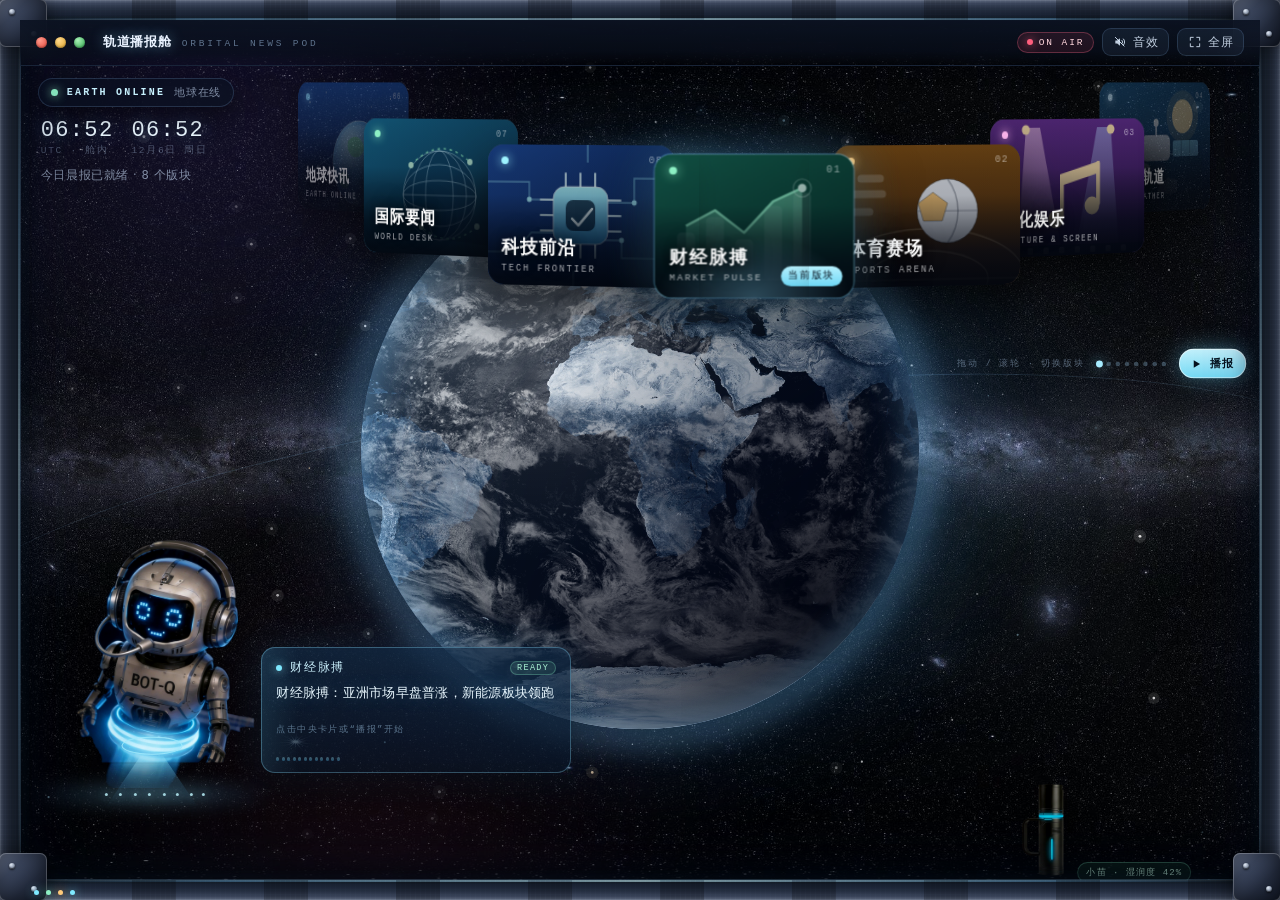
==== standalone.html @ 256782c2 "地球陆地改为灰蓝色调（去黄绿）；背景换成真实银河星空底图 + 代码星点" ====
<!DOCTYPE html>
<html lang="zh-CN">
<head>
<meta charset="UTF-8" />
<meta name="viewport" content="width=device-width, initial-scale=1, viewport-fit=cover" />
<meta name="color-scheme" content="dark" />
<meta name="referrer" content="no-referrer" />
<title>轨道播报舱 · ORBITAL NEWS POD</title>
<style>
/* =========================================================
   轨道播报舱 · ORBITAL NEWS POD
   ========================================================= */

:root{
  --bg:#03050b;
  --ink:#eaf3ff;
  --muted:rgba(196,215,240,.62);
  --faint:rgba(180,205,235,.36);
  --cyan:#7fe9ff;
  --mint:#8df0c4;
  --amber:#ffca7a;
  --line:rgba(150,200,255,.18);
  --glass:rgba(11,19,34,.62);
  --fw:clamp(18px, 2.2vh, 28px);
  --frame:0px;
  --ring-scale:1;
  /* 摆件尺寸：植株比原始尺寸小 1/6；水壶等比例缩到植株高度的 2/3 */
  --jar-scale:0.8333;
  --jar-w:calc(clamp(104px, 10.4vw, 168px) * var(--jar-scale));
  --can-w:calc(var(--jar-w) * 0.372);
  --pour-lift:60px;
  --font:"PingFang SC","Microsoft YaHei","Noto Sans SC",system-ui,-apple-system,"Segoe UI",Roboto,sans-serif;
  --mono:ui-monospace,"SF Mono","JetBrains Mono",Menlo,Consolas,"Courier New",monospace;
}

*{box-sizing:border-box;}

html,body{height:100%;}

body{
  margin:0;
  background:
    radial-gradient(140% 120% at 50% 0%, #0a1224 0%, #05070f 55%, #010205 100%);
  color:var(--ink);
  font-family:var(--font);
  overflow:hidden;
  overscroll-behavior:none;
  -webkit-font-smoothing:antialiased;
}

button{font-family:inherit;color:inherit;background:none;border:0;cursor:pointer;padding:0;}

/* ---------- 窗口本体 ---------- */
.app{
  position:fixed;
  inset:var(--frame);
  border-radius:0;
  overflow:hidden;
  isolation:isolate;
  background:#04060e;
  box-shadow:
    0 0 0 1px rgba(150,200,255,.16),
    0 24px 70px rgba(0,0,0,.75),
    0 0 120px rgba(60,120,255,.10);
}

/* ---------- 太空背景 ---------- */
.space{position:absolute;inset:0;z-index:0;overflow:hidden;}

/* 星空底图：真实银河照片，压暗后作为夜空 */
.sky{
  position:absolute;inset:0;
  background:url('./assets/sky-milkyway.jpg') center center / cover no-repeat;
  opacity:.78;
}

.starfield{
  position:absolute;inset:0;width:100%;height:100%;display:block;
}

.nebula{
  position:absolute;
  border-radius:50%;
  filter:blur(60px);
  mix-blend-mode:screen;
  pointer-events:none;
  opacity:.45;
}
.nebula--a{
  left:-14%;top:-22%;width:60%;height:70%;
  background:radial-gradient(circle at 50% 50%, rgba(112,86,255,.34), rgba(72,60,190,.10) 55%, transparent 72%);
  animation:drift-a 42s ease-in-out infinite;
}
.nebula--b{
  right:8%;top:26%;width:52%;height:52%;
  background:radial-gradient(circle at 50% 50%, rgba(40,170,255,.26), rgba(20,110,200,.08) 55%, transparent 74%);
  animation:drift-b 55s ease-in-out infinite;
}
.nebula--c{
  left:6%;bottom:-18%;width:48%;height:56%;
  background:radial-gradient(circle at 50% 50%, rgba(255,90,170,.20), rgba(150,40,140,.07) 55%, transparent 74%);
  animation:drift-a 64s ease-in-out infinite reverse;
}

@keyframes drift-a{
  0%,100%{transform:translate3d(0,0,0) scale(1);}
  50%{transform:translate3d(4%,3%,0) scale(1.12);}
}
@keyframes drift-b{
  0%,100%{transform:translate3d(0,0,0) scale(1.05);}
  50%{transform:translate3d(-5%,-4%,0) scale(.92);}
}

.orbit-line{
  position:absolute;
  left:-6%;top:44%;width:112%;height:34%;
  border-radius:50%;
  border-top:1px solid rgba(150,205,255,.16);
  transform:rotate(-7deg);
  pointer-events:none;
}
.orbit-sat{
  position:absolute;left:0;top:-3px;width:6px;height:6px;border-radius:50%;
  background:#dff8ff;
  box-shadow:0 0 10px rgba(160,230,255,.9), 0 0 24px rgba(120,200,255,.55);
  animation:sat-move 46s linear infinite;
}
.orbit-sat::after{
  content:"";position:absolute;left:-9px;top:2px;width:9px;height:1px;
  background:linear-gradient(90deg,transparent,rgba(180,230,255,.7));
}
@keyframes sat-move{
  0%{left:2%;opacity:0;}
  8%{opacity:.9;}
  92%{opacity:.9;}
  100%{left:98%;opacity:0;}
}

/* ---------- 地球：NASA 卫星贴图 + 横向滚动模拟自转 ----------
   整个球体完整显示、屏幕正中间（类似 Google Earth 的全球视角）。
   贴图横向 2×球宽（360° 经度）、纵向 1×球高（南北纬 90°~-90°），
   background-position-x: -28.6% 让初始正对约东经 13°（非洲/大西洋）。 */
.earth{
  --globe:clamp(320px, 62vh, 760px);
  position:absolute;
  left:calc(50% - var(--globe) / 2);
  top:calc(50% - var(--globe) / 2);
  width:var(--globe);height:var(--globe);
  z-index:1;pointer-events:none;
}
.earth__ball{
  position:absolute;inset:0;border-radius:50%;overflow:hidden;
  background:#061024;
}
.earth__tex,.earth__cloud{
  position:absolute;left:0;top:0;width:400%;height:100%;
  background-repeat:repeat-x;
  background-size:50% 100%;
  background-position:0% 0%;
  will-change:transform;
  animation:earthSlide 110s linear infinite;
}
.earth__tex{
  background-image:url('./assets/earth-map.jpg');
  background-position-x:-28.6%;
}
.earth__cloud{
  background-image:url('./assets/earth-clouds.png');
  background-position-x:-18%;
  opacity:.85;
  animation-duration:88s;
}
/* 一次滚动恰好等于一张贴图宽度，无缝循环 */
@keyframes earthSlide{
  from{transform:translate3d(0,0,0);}
  to{transform:translate3d(-50%,0,0);}
}
.earth__shade{
  position:absolute;inset:0;border-radius:50%;
  background:
    /* 受光面：光来自左上方 */
    radial-gradient(80% 80% at 30% 24%, rgba(255,255,255,.26), rgba(255,255,255,.06) 34%, transparent 58%),
    /* 背光面：右下入夜 */
    radial-gradient(115% 115% at 88% 86%, rgba(0,3,14,.86), rgba(0,4,18,.42) 38%, transparent 68%),
    /* 大气蓝雾：集中在球体边缘，模拟真实拍摄的散射 */
    radial-gradient(circle at 50% 50%, transparent 56%, rgba(110,180,255,.16) 72%, rgba(130,195,255,.36) 84%, rgba(90,150,255,.16) 92%, transparent 100%);
  box-shadow:
    inset -10vh -8vh 20vh -8vh rgba(0,2,10,.5),
    inset 7vh 7vh 16vh -8vh rgba(170,225,255,.22),
    0 0 14vh rgba(60,150,255,.24);
}
.earth__atmo{
  position:absolute;inset:-3%;border-radius:50%;
  background:radial-gradient(circle, transparent 62%, rgba(130,205,255,.40) 71%, rgba(90,170,255,.14) 78%, transparent 88%);
  filter:blur(14px);
}

/* ---------- 机械科技风边框 ---------- */
.frame{position:absolute;inset:0;z-index:88;pointer-events:none;}

.frame__bar{
  position:absolute;display:block;
  box-shadow:
    inset 0 0 0 1px rgba(255,255,255,.07),
    0 0 26px rgba(0,0,0,.55);
}
/* 拉丝金属 + 分段拼板 */
.frame__bar::after{
  content:"";position:absolute;inset:0;
  background:
    repeating-linear-gradient(90deg, rgba(255,255,255,.055) 0 1px, transparent 1px 5px),
    repeating-linear-gradient(0deg, rgba(255,255,255,.055) 0 1px, transparent 1px 5px),
    repeating-linear-gradient(90deg, rgba(0,0,0,.42) 0 44px, transparent 44px 132px);
  opacity:.55;mix-blend-mode:overlay;
}
.frame__bar--t,.frame__bar--b{left:0;right:0;height:var(--fw);}
.frame__bar--t{top:0;
  background:linear-gradient(180deg,#5d687e 0%,#3a4459 18%,#232b3d 46%,#161c2a 74%,#0b1018 100%);}
.frame__bar--b{bottom:0;
  background:linear-gradient(0deg,#5d687e 0%,#3a4459 18%,#232b3d 46%,#161c2a 74%,#0b1018 100%);}
.frame__bar--l,.frame__bar--r{top:0;bottom:0;width:var(--fw);}
.frame__bar--l{left:0;
  background:linear-gradient(90deg,#566178 0%,#333d52 20%,#1e2534 54%,#101620 100%);}
.frame__bar--r{right:0;
  background:linear-gradient(270deg,#566178 0%,#333d52 20%,#1e2534 54%,#101620 100%);}

/* 内沿冷光 */
.frame__bar--t::before,.frame__bar--b::before{
  content:"";position:absolute;left:0;right:0;height:2px;
  background:linear-gradient(90deg,transparent,rgba(120,200,255,.35) 18%,rgba(200,245,255,.55) 50%,rgba(120,200,255,.35) 82%,transparent);
  box-shadow:0 0 14px rgba(110,200,255,.4);
}
.frame__bar--t::before{bottom:0;}
.frame__bar--b::before{top:0;}
.frame__bar--l::before,.frame__bar--r::before{
  content:"";position:absolute;top:0;bottom:0;width:2px;
  background:linear-gradient(180deg,transparent,rgba(120,200,255,.30) 25%,rgba(200,245,255,.45) 50%,rgba(120,200,255,.30) 75%,transparent);
  box-shadow:0 0 14px rgba(110,200,255,.35);
}
.frame__bar--l::before{right:0;}
.frame__bar--r::before{left:0;}

.frame__inner{
  position:absolute;inset:var(--fw);border-radius:3px;
  box-shadow:
    inset 0 0 0 1px rgba(150,210,255,.18),
    inset 0 0 30px rgba(0,0,0,.6),
    inset 0 0 70px rgba(20,60,140,.16),
    inset 0 -8vh 18vh -8vh rgba(0,0,0,.5);
}

.frame__corner{
  position:absolute;width:calc(var(--fw) * 2.4);height:calc(var(--fw) * 2.4);
  border-radius:7px;
  background:linear-gradient(135deg,#6e7a94 0%,#3e4961 30%,#232b3d 64%,#121826 100%);
  box-shadow:
    inset 0 0 0 1px rgba(255,255,255,.22),
    inset 0 0 20px rgba(0,0,0,.5),
    0 0 24px rgba(0,0,0,.6);
}
.frame__corner i{
  position:absolute;width:6px;height:6px;border-radius:50%;
  background:radial-gradient(circle at 34% 28%,#e2eaf5,#8d99ad 55%,#39414f 100%);
  box-shadow:inset 0 -1px 1px rgba(0,0,0,.55), 0 1px 2px rgba(0,0,0,.6);
}
.frame__corner i:nth-child(1){left:20%;top:20%;}
.frame__corner i:nth-child(2){right:20%;bottom:20%;}
.frame__corner--tl{left:-1px;top:-1px;}
.frame__corner--tr{right:-1px;top:-1px;}
.frame__corner--bl{left:-1px;bottom:-1px;}
.frame__corner--br{right:-1px;bottom:-1px;}

.frame__leds{
  position:absolute;left:calc(var(--fw) + 14px);bottom:calc(var(--fw) * .26);
  display:flex;gap:7px;
}
.frame__leds i{
  width:5px;height:5px;border-radius:50%;background:#7fe9ff;
  box-shadow:0 0 10px rgba(127,233,255,.9);
  animation:ledpulse 2.6s ease-in-out infinite;
}
.frame__leds i:nth-child(2){background:#8df0c4;box-shadow:0 0 10px rgba(141,240,196,.9);animation-delay:.35s;}
.frame__leds i:nth-child(3){background:#ffca7a;box-shadow:0 0 10px rgba(255,202,122,.9);animation-delay:.7s;}
.frame__leds i:nth-child(4){animation-delay:1.05s;}
@keyframes ledpulse{0%,100%{opacity:.32;transform:scale(.8);}50%{opacity:1;transform:scale(1);}}

.titlebar{
  position:absolute;left:var(--fw);right:var(--fw);top:var(--fw);height:46px;z-index:90;
  display:flex;align-items:center;gap:14px;
  padding:0 16px;
  background:linear-gradient(180deg, rgba(12,19,34,.92), rgba(9,15,28,.68) 70%, rgba(9,15,28,0));
  backdrop-filter:blur(14px);
  -webkit-backdrop-filter:blur(14px);
  border-bottom:1px solid rgba(140,195,255,.10);
}

.lights{display:flex;gap:8px;align-items:center;padding-right:4px;}
.light{width:11px;height:11px;border-radius:50%;display:block;box-shadow:inset 0 -1px 2px rgba(0,0,0,.35);}
.light--r{background:radial-gradient(circle at 35% 30%,#ff9a8c,#e5483c);}
.light--y{background:radial-gradient(circle at 35% 30%,#ffd98c,#e0a52c);}
.light--g{background:radial-gradient(circle at 35% 30%,#a8f0b6,#31a94d);}

.titlebar__title{display:flex;align-items:baseline;gap:10px;min-width:0;}
.titlebar__name{
  font-size:13px;font-weight:600;letter-spacing:.06em;
  text-shadow:0 0 14px rgba(130,215,255,.45);
}
.titlebar__sub{
  font-family:var(--mono);font-size:9.5px;letter-spacing:.30em;
  color:rgba(170,205,240,.52);white-space:nowrap;
}

.titlebar__tools{margin-left:auto;display:flex;align-items:center;gap:8px;}
.live-pill{
  display:inline-flex;align-items:center;gap:6px;
  font-family:var(--mono);font-size:9.5px;letter-spacing:.20em;
  padding:5px 10px;border-radius:999px;
  color:#ffd7dd;
  background:rgba(255,70,110,.10);
  box-shadow:inset 0 0 0 1px rgba(255,110,140,.30);
}
.live-dot{
  width:6px;height:6px;border-radius:50%;background:#ff5f7e;
  box-shadow:0 0 10px rgba(255,95,126,.9);
  animation:pulse 1.8s ease-in-out infinite;
}
@keyframes pulse{0%,100%{opacity:1;transform:scale(1);}50%{opacity:.35;transform:scale(.78);}}

.tool{
  display:inline-flex;align-items:center;gap:6px;
  height:28px;padding:0 11px;border-radius:9px;
  font-size:11.5px;letter-spacing:.04em;
  color:rgba(222,238,255,.86);
  background:rgba(140,195,255,.07);
  box-shadow:inset 0 0 0 1px rgba(150,200,255,.16);
  transition:background .18s ease, box-shadow .18s ease, transform .18s ease;
}
.tool svg{width:14px;height:14px;fill:none;stroke:currentColor;stroke-width:1.7;stroke-linecap:round;stroke-linejoin:round;}
.tool svg .solid{fill:currentColor;stroke:none;}
.tool:hover{background:rgba(150,205,255,.16);box-shadow:inset 0 0 0 1px rgba(170,220,255,.34);}
.tool:active{transform:translateY(1px);}
.tool .slash{opacity:1;}
.tool[aria-pressed="true"]{color:#0a1526;background:linear-gradient(180deg,#a9f0ff,#63d3f5);box-shadow:0 0 20px rgba(120,220,255,.35);}
.tool[aria-pressed="true"] .slash{opacity:0;}

/* ---------- 左上 HUD ---------- */
.hud{
  position:absolute;left:calc(var(--fw) + 18px);top:calc(var(--fw) + 58px);z-index:60;
  display:flex;flex-direction:column;gap:11px;align-items:flex-start;
}
.hud__badge{
  display:inline-flex;align-items:center;gap:9px;
  padding:7px 13px;border-radius:999px;
  background:var(--glass);
  box-shadow:inset 0 0 0 1px rgba(150,200,255,.18), 0 8px 24px rgba(0,0,0,.4);
  backdrop-filter:blur(10px);
  -webkit-backdrop-filter:blur(10px);
}
.hud__badge b{font-family:var(--mono);font-size:10px;letter-spacing:.22em;color:#c8f2ff;}
.hud__badge span{font-size:11px;color:var(--muted);letter-spacing:.06em;}
.hud__pulse{
  width:7px;height:7px;border-radius:50%;background:var(--mint);
  box-shadow:0 0 10px rgba(141,240,196,.9);
  animation:pulse 2.4s ease-in-out infinite;
}
.hud__clocks{display:flex;gap:18px;padding-left:3px;}
.hud__clock{display:flex;flex-direction:column;gap:1px;}
.hud__clock span{
  font-family:var(--mono);font-size:22px;letter-spacing:.06em;
  color:#eaf7ff;text-shadow:0 0 18px rgba(120,205,255,.45);
}
.hud__clock small{font-size:9.5px;letter-spacing:.18em;color:var(--faint);font-family:var(--mono);}
.hud__note{
  font-size:11.5px;color:var(--muted);letter-spacing:.05em;
  padding-left:3px;
}

/* ---------- 右上 圆环 ---------- */
.ring{
  position:absolute;top:calc(var(--fw) + 62px);right:calc(var(--fw) + 12px);z-index:40;
  width:min(1180px, 82vw);
  height:318px;
  outline:none;
  touch-action:none;
  -webkit-user-select:none;user-select:none;
  transform:scale(var(--ring-scale));
  transform-origin:100% 0;
}
.ring__stage{
  position:absolute;inset:0;
  perspective:2600px;
  perspective-origin:50% 0%;
  transform-style:preserve-3d;
}

.card{
  position:absolute;left:50%;top:0;
  width:178px;height:128px;
  margin:-64px 0 0 -89px;
  border-radius:15px;
  overflow:hidden;
  background:#0a1220;
  box-shadow:
    inset 0 0 0 1px rgba(255,255,255,.15),
    0 20px 44px rgba(0,0,0,.55);
  cursor:pointer;
  will-change:transform,opacity;
  transition:box-shadow .3s ease;
  -webkit-user-select:none;user-select:none;
}
.card__bg,.card__bg svg{position:absolute;inset:0;width:100%;height:100%;display:block;}

/* 版块图片：加载成功后淡入，失败则露出底层矢量插画 */
.card__photo{
  position:absolute;inset:0;width:100%;height:100%;display:block;
  object-fit:cover;object-position:center;
  opacity:0;transform:scale(1.06);
  transition:opacity .7s ease, transform 1.2s cubic-bezier(.2,.8,.3,1);
  will-change:opacity,transform;
}
.card__photo.is-ready{opacity:1;transform:scale(1);}
.card.is-active .card__photo.is-ready{animation:kenburns 24s ease-in-out infinite alternate;}
@keyframes kenburns{from{transform:scale(1.02);}to{transform:scale(1.14);}}
.card__tint{
  position:absolute;inset:0;opacity:.16;mix-blend-mode:soft-light;pointer-events:none;
}
.card__shade{
  position:absolute;inset:0;
  background:linear-gradient(180deg,
    rgba(4,9,20,.26) 0%, rgba(4,9,20,.32) 36%,
    rgba(3,8,18,.82) 76%, rgba(2,6,14,.96) 100%);
}
.card__glow{
  position:absolute;inset:0;opacity:0;
  background:radial-gradient(70% 60% at 50% 100%, rgba(140,220,255,.30), transparent 70%);
  transition:opacity .35s ease;
}
.card__text{position:absolute;left:13px;right:12px;bottom:10px;}
.card__text h3{
  margin:0;font-size:16.5px;font-weight:600;letter-spacing:.06em;color:#fff;
  text-shadow:0 2px 12px rgba(0,0,0,.75), 0 0 22px rgba(0,0,0,.5);
}
.card__text p{
  margin:3px 0 0;font-family:var(--mono);font-size:8.5px;letter-spacing:.22em;
  color:rgba(255,255,255,.66);
}
.card__idx{
  position:absolute;right:11px;top:9px;
  font-family:var(--mono);font-size:9px;letter-spacing:.14em;
  color:rgba(255,255,255,.55);
}
.card__dot{
  position:absolute;left:13px;top:11px;width:7px;height:7px;border-radius:50%;
  box-shadow:0 0 10px currentColor;
}
.card.is-active{
  box-shadow:
    inset 0 0 0 1.5px rgba(190,240,255,.75),
    0 0 0 1px rgba(120,210,255,.35),
    0 26px 60px rgba(0,0,0,.6),
    0 0 46px rgba(110,205,255,.35);
}
.card.is-active .card__glow{opacity:1;}
.card.is-active .card__tag{opacity:1;transform:translateY(0);}
.card__tag{
  position:absolute;right:10px;bottom:10px;
  font-family:var(--mono);font-size:8.5px;letter-spacing:.16em;
  padding:3px 7px;border-radius:999px;color:#08131f;
  background:linear-gradient(180deg,#b7f2ff,#6fd8f6);
  opacity:0;transform:translateY(4px);
  transition:opacity .3s ease, transform .3s ease;
}
.card.is-active .card__text{bottom:12px;}

.ring__foot{
  position:absolute;right:2px;bottom:-4px;
  display:flex;align-items:center;gap:14px;
}
.ring__hint{
  font-family:var(--mono);font-size:9.5px;letter-spacing:.18em;
  color:rgba(180,210,240,.42);
}
.ring__dots{display:flex;gap:5px;align-items:center;}
.ring__dots i{
  width:5px;height:5px;border-radius:50%;background:rgba(160,205,240,.30);
  transition:background .25s ease, transform .25s ease, box-shadow .25s ease;
}
.ring__dots i.on{background:#a7ecff;transform:scale(1.5);box-shadow:0 0 10px rgba(140,225,255,.85);}
.ring__play{
  display:inline-flex;align-items:center;gap:7px;
  height:32px;padding:0 14px 0 11px;border-radius:999px;
  font-size:12px;letter-spacing:.08em;color:#06131f;font-weight:600;
  background:linear-gradient(180deg,#c6f4ff,#74dcf7);
  box-shadow:0 0 24px rgba(110,215,255,.45), inset 0 0 0 1px rgba(255,255,255,.6);
  transition:transform .18s ease, box-shadow .18s ease;
}
.ring__play svg{width:15px;height:15px;fill:currentColor;}
.ring__play:hover{transform:translateY(-1px);box-shadow:0 0 34px rgba(120,225,255,.6), inset 0 0 0 1px rgba(255,255,255,.7);}
.ring__play:active{transform:translateY(1px);}

/* ---------- 机器人（本地图片 + 脚部浮空装置） ---------- */
.robot{
  position:absolute;
  left:calc(var(--fw) + clamp(10px, 4.4vw, 100px));
  bottom:calc(var(--fw) + 92px);
  width:clamp(150px, 14vw, 214px);
  z-index:46;
}

/* 整体上下浮动 */
.robot__float{animation:bob 6.5s ease-in-out infinite;}
@keyframes bob{
  0%,100%{transform:translateY(0) rotate(-.5deg);}
  50%{transform:translateY(-14px) rotate(.6deg);}
}

/* 机器人本体：透明背景 PNG，无需再遮罩 */
.bot{position:relative;margin:0;aspect-ratio:1251 / 1741;}

.bot__photo{
  position:absolute;inset:0;width:100%;height:100%;display:block;
  object-fit:contain;
  filter:drop-shadow(0 26px 32px rgba(0,0,0,.5)) saturate(1.05) contrast(1.02);
}

/* 脚部浮空装置：光晕呼吸 */
.bot__halo{
  position:absolute;left:42.3%;top:83%;width:46%;height:11%;
  transform:translate(-50%,-50%);
  background:radial-gradient(ellipse at 50% 50%,
    rgba(198,246,255,.9), rgba(96,205,255,.5) 42%, rgba(60,150,255,0) 72%);
  filter:blur(7px);
  mix-blend-mode:screen;
  animation:halo 2.6s ease-in-out infinite;
}
@keyframes halo{
  0%,100%{opacity:.6;transform:translate(-50%,-50%) scale(.94);}
  50%{opacity:1;transform:translate(-50%,-50%) scale(1.08);}
}

/* 脚部浮空装置：向下扩散的气环 */
.bot__ripple{
  position:absolute;left:42.3%;top:83%;width:34%;height:7.5%;
  border-radius:50%;
  border:1.5px solid rgba(160,235,255,.7);
  box-shadow:0 0 18px rgba(120,220,255,.55), inset 0 0 14px rgba(120,220,255,.32);
  transform:translate(-50%,-50%);
  animation:ripple 3.6s ease-out infinite;
  pointer-events:none;
}
.bot__ripple--2{animation-delay:1.8s;}
@keyframes ripple{
  0%{opacity:0;transform:translate(-50%,-50%) scale(.55);}
  16%{opacity:.85;}
  100%{opacity:0;transform:translate(-50%,-58%) scale(1.75);}
}

/* 向下喷出的光柱 */
.bot__beam{
  position:absolute;left:42.3%;top:87%;width:70%;height:20%;
  transform:translateX(-50%);
  background:linear-gradient(180deg,
    rgba(160,235,255,.45), rgba(90,190,255,.16) 48%, rgba(70,150,255,0) 100%);
  clip-path:polygon(41% 0, 59% 0, 86% 100%, 14% 100%);
  filter:blur(6px);
  mix-blend-mode:screen;
  animation:beam 3s ease-in-out infinite;
}
@keyframes beam{0%,100%{opacity:.55;}50%{opacity:1;}}

/* 装置周围上浮的微粒 */
.bot__sparks{position:absolute;left:42.3%;top:79%;width:66%;height:24%;transform:translateX(-50%);pointer-events:none;}
.bot__sparks i{
  position:absolute;bottom:0;width:3px;height:3px;border-radius:50%;
  background:rgba(190,245,255,.9);
  box-shadow:0 0 8px rgba(150,230,255,.9);
  animation:spark 4s ease-in-out infinite;
}
.bot__sparks i:nth-child(1){left:10%;animation-delay:0s;}
.bot__sparks i:nth-child(2){left:22%;animation-delay:.6s;}
.bot__sparks i:nth-child(3){left:35%;animation-delay:1.3s;}
.bot__sparks i:nth-child(4){left:47%;animation-delay:.3s;}
.bot__sparks i:nth-child(5){left:59%;animation-delay:1.7s;}
.bot__sparks i:nth-child(6){left:70%;animation-delay:.9s;}
.bot__sparks i:nth-child(7){left:82%;animation-delay:2.1s;}
.bot__sparks i:nth-child(8){left:92%;animation-delay:1.5s;}
@keyframes spark{
  0%{transform:translateY(0) scale(.5);opacity:0;}
  22%{opacity:1;}
  100%{transform:translateY(-72px) scale(1);opacity:0;}
}

/* 装置打在桌面上的光斑 */
.bot__pool{
  position:absolute;left:42.3%;bottom:-7%;width:130%;height:9%;
  transform:translateX(-50%);
  background:radial-gradient(ellipse at 50% 50%,
    rgba(160,238,255,.42), rgba(90,180,255,.14) 55%, transparent 78%);
  filter:blur(9px);
  animation:poolpulse 3.6s ease-in-out infinite;
}
@keyframes poolpulse{
  0%,100%{opacity:.45;transform:translateX(-50%) scaleX(.9);}
  50%{opacity:.88;transform:translateX(-50%) scaleX(1.06);}
}

.robot:hover .bot__halo{animation-duration:1.8s;}
.robot:hover .bot__pool{animation-duration:2s;}

/* 播报时浮空装置加速、整体更亮 */
.robot.is-speaking .bot__halo{animation-duration:1.25s;}
.robot.is-speaking .bot__beam{animation-duration:1.4s;}
.robot.is-speaking .bot__pool{animation-duration:1.8s;}
.robot.is-speaking .bot__photo{
  filter:drop-shadow(0 24px 30px rgba(0,0,0,.55)) saturate(1.12) contrast(1.04) brightness(1.06);
}

/* 全息播报面板 */
.holo{
  position:absolute;left:calc(100% + 6px);bottom:6%;
  width:min(310px, 42vw);
  pointer-events:none;
  padding:13px 15px 12px;
  border-radius:14px;
  background:linear-gradient(180deg, rgba(18,44,72,.72), rgba(9,22,40,.66));
  box-shadow:
    inset 0 0 0 1px rgba(140,225,255,.32),
    0 18px 46px rgba(0,0,0,.5),
    0 0 40px rgba(70,170,255,.16);
  backdrop-filter:blur(12px);
  -webkit-backdrop-filter:blur(12px);
  overflow:hidden;
  transition:transform .35s ease, box-shadow .35s ease;
}
.holo::before{
  content:"";position:absolute;left:0;top:0;bottom:0;width:38px;
  background:linear-gradient(90deg, rgba(120,220,255,.10), transparent);
  pointer-events:none;
}
.robot.is-speaking .holo{
  box-shadow:
    inset 0 0 0 1px rgba(160,235,255,.55),
    0 18px 46px rgba(0,0,0,.5),
    0 0 56px rgba(80,190,255,.30);
  transform:translateY(-3px);
}
.holo__head{display:flex;align-items:center;gap:8px;margin-bottom:7px;}
.holo__dot{width:6px;height:6px;border-radius:50%;background:var(--cyan);box-shadow:0 0 10px rgba(140,235,255,.9);}
.holo__cat{font-size:11.5px;letter-spacing:.14em;color:#cdf3ff;}
.holo__tag{
  margin-left:auto;font-family:var(--mono);font-size:8.5px;letter-spacing:.16em;
  padding:2px 7px;border-radius:999px;color:#a9f0d3;
  background:rgba(141,240,196,.10);box-shadow:inset 0 0 0 1px rgba(141,240,196,.28);
}
.holo__line{
  margin:0;font-size:13px;line-height:1.62;letter-spacing:.02em;
  color:#eaf8ff;min-height:2.6em;
  text-shadow:0 0 18px rgba(120,205,255,.28);
}
.holo__line .cursor{
  display:inline-block;width:7px;height:13px;margin-left:2px;
  background:var(--cyan);vertical-align:-2px;
  animation:pulse .7s steps(2) infinite;
}
.holo__meta{
  margin-top:7px;font-family:var(--mono);font-size:9px;letter-spacing:.16em;
  color:rgba(170,210,240,.5);
}
.holo__wave{display:flex;align-items:flex-end;gap:2.5px;height:16px;margin-top:9px;opacity:.35;}
.holo__wave i{
  width:3px;height:4px;border-radius:2px;background:linear-gradient(180deg,#a9f0ff,#4fb6e8);
  transition:height .2s ease;
}
.robot.is-speaking .holo__wave{opacity:.95;}
.robot.is-speaking .holo__wave i{animation:wave .7s ease-in-out infinite;}
.robot.is-speaking .holo__wave i:nth-child(2n){animation-duration:.58s;}
.robot.is-speaking .holo__wave i:nth-child(3n){animation-duration:.86s;}
.robot.is-speaking .holo__wave i:nth-child(4n){animation-duration:.46s;}
@keyframes wave{0%,100%{height:4px;}50%{height:16px;}}
.holo__scan{
  position:absolute;left:0;right:0;height:34px;top:-40px;
  background:linear-gradient(180deg, transparent, rgba(140,230,255,.16), transparent);
  animation:holoscan 4.4s linear infinite;
}
@keyframes holoscan{0%{top:-40px;}100%{top:110%;}}

/* ---------- 边框底边右侧：浇水壶 + 玻璃罐 ---------- */
.shelf{
  position:absolute;
  right:calc(var(--fw) + clamp(18px, 5.5vw, 110px));
  bottom:calc(var(--fw) + 4px);
  display:flex;align-items:flex-end;
  gap:clamp(6px, 1.2vw, 20px);
  z-index:47;
}

/* assets 里有图就显示图片，没有就显示内置矢量图 */
.prop__photo{
  display:none;width:100%;height:auto;
  filter:drop-shadow(0 12px 16px rgba(0,0,0,.6));
}
.can.has-photo .prop__photo,.jar.has-photo .prop__photo{display:block;}
.can.has-photo .can__art,.jar.has-photo .jar__art{display:none;}

.can{
  position:relative;
  width:var(--can-w);
  transform-origin:78% 92%;
  transition:transform .35s cubic-bezier(.2,.8,.3,1.2), filter .3s ease;
  filter:drop-shadow(0 18px 20px rgba(0,0,0,.5));
}
.can:hover{transform:translateY(-5px) rotate(3deg);}
.can.is-pouring{animation:pour 1.4s ease-in-out;}
@keyframes pour{
  0%{transform:translate(0,0) rotate(0deg);}
  18%{transform:translate(6px, calc(-1 * var(--pour-lift, 60px))) rotate(18deg);}
  62%{transform:translate(6px, calc(-1 * var(--pour-lift, 60px))) rotate(18deg);}
  84%{transform:translate(2px, calc(-0.42 * var(--pour-lift, 60px))) rotate(8deg);}
  100%{transform:translate(0,0) rotate(0deg);}
}
.can__art{width:100%;height:auto;display:block;}

.jar{
  position:relative;
  width:var(--jar-w);
  filter:drop-shadow(0 22px 26px rgba(0,0,0,.55));
}
.jar__art{width:100%;height:auto;display:block;}
.jar__tag{
  position:absolute;left:50%;bottom:-9px;transform:translateX(-50%);
  white-space:nowrap;
  font-family:var(--mono);font-size:9px;letter-spacing:.12em;
  padding:4px 9px;border-radius:999px;
  color:#bff0d8;background:rgba(12,32,26,.72);
  box-shadow:inset 0 0 0 1px rgba(141,240,196,.28);
  opacity:0;transition:opacity .3s ease, transform .3s ease;
}
.jar:hover .jar__tag,.jar.show-tag .jar__tag{opacity:1;transform:translateX(-50%) translateY(-2px);}

.jr-plant{transition:transform .8s cubic-bezier(.2,.8,.3,1.1);transform-origin:100px 214px;}
.jr-leaf-new{opacity:.25;transform-origin:100px 158px;transition:opacity .8s ease, transform .8s cubic-bezier(.2,.8,.3,1.2);}
.jar__art[data-stage="1"] .jr-leaf-new{opacity:.7;transform:scale(.85);}
.jar__art[data-stage="2"] .jr-leaf-new{opacity:1;transform:scale(1.05);}
.jar__art[data-stage="3"] .jr-leaf-new{opacity:1;transform:scale(1.25) translateY(-4px);}
.jar__art[data-stage="1"] .jr-plant{transform:scale(1.02);}
.jar__art[data-stage="2"] .jr-plant{transform:scale(1.05);}
.jar__art[data-stage="3"] .jr-plant{transform:scale(1.09);}
.jr-water{transition:y .5s ease, height .5s ease, opacity .5s ease;}
.jr-sparkles{transition:opacity .4s ease;}
.jar.is-watering .jr-sparkles{opacity:1;animation:sparklepop 1.2s ease-out;}
@keyframes sparklepop{0%{opacity:0;transform:translateY(6px) scale(.7);}35%{opacity:1;}100%{opacity:0;transform:translateY(-10px) scale(1.15);}}

/* 水滴层 */
.water-layer{position:absolute;inset:0;z-index:70;pointer-events:none;overflow:hidden;}
.drop{
  position:absolute;border-radius:50% 50% 60% 60%;
  background:linear-gradient(180deg, rgba(210,245,255,.95), rgba(110,200,240,.7));
  box-shadow:0 0 8px rgba(150,225,255,.7);
}
.splash{
  position:absolute;width:6px;height:6px;border-radius:50%;
  border:1px solid rgba(170,235,255,.8);
  animation:splashout .65s ease-out forwards;
}
@keyframes splashout{to{transform:scale(3.4);opacity:0;}}

/* ---------- 提示条 ---------- */
.toast{
  position:absolute;left:50%;bottom:calc(var(--fw) + 118px);
  transform:translate(-50%, 12px);
  z-index:75;pointer-events:none;
  padding:9px 16px;border-radius:999px;
  font-size:12px;letter-spacing:.05em;color:#dff4ff;
  background:rgba(10,20,36,.78);
  box-shadow:inset 0 0 0 1px rgba(150,205,255,.22), 0 14px 34px rgba(0,0,0,.5);
  backdrop-filter:blur(10px);
  opacity:0;transition:opacity .35s ease, transform .35s ease;
}
.toast.show{opacity:1;transform:translate(-50%,0);}

/* ---------- 自适应 ---------- */
@media (max-width:1500px){
  :root{--ring-scale:.92;}
  .ring{width:min(1120px, 84vw);}
}
@media (max-width:1180px){
  :root{--ring-scale:.80;}
  .ring{width:96vw;right:2vw;}
  .holo{width:min(260px,38vw);}
}
@media (max-width:900px){
  :root{--ring-scale:.66;}
  .ring{top:calc(var(--fw) + 52px);width:104vw;right:-4vw;}
  .hud{left:16px;top:calc(var(--fw) + 52px);gap:8px;}
  .hud__clock span{font-size:18px;}
  .robot{width:clamp(120px,22vw,170px);left:4vw;bottom:calc(var(--fw) + 50px);}
  .holo{width:min(232px,52vw);left:auto;right:96%;bottom:100%;}
  .titlebar__sub{display:none;}
}
@media (max-width:640px){
  :root{--ring-scale:.52;}
  .ring{top:calc(var(--fw) + 48px);width:132vw;right:-16vw;}
  .card{width:158px;height:114px;margin:-57px 0 0 -79px;}
  .card__text h3{font-size:14.5px;}
  .hud__clocks{display:none;}
  .shelf{right:calc(var(--fw) + 12px);bottom:calc(var(--fw) + 2px);}
  .live-pill{display:none;}
  .holo{bottom:auto;top:100%;right:auto;left:0;width:min(230px,64vw);}
}

/* ---------- 动效偏好 ---------- */
@media (prefers-reduced-motion:reduce){
  *{animation-duration:.001ms !important;animation-iteration-count:1 !important;transition-duration:.12s !important;}
}

</style>
</head>
<body>

<main class="app" id="app">

  <!-- ============ 外太空背景 ============ -->
  <div class="space" id="space">
    <!-- 星空底图（真实银河照片） -->
    <div class="sky" aria-hidden="true"></div>
    <canvas class="starfield" id="starfield" aria-hidden="true"></canvas>
    <div class="nebula nebula--a" aria-hidden="true"></div>
    <div class="nebula nebula--b" aria-hidden="true"></div>
    <div class="nebula nebula--c" aria-hidden="true"></div>

    <!-- ============ 地球（卫星贴图 · 自转） ============ -->
    <div class="earth" aria-hidden="true">
      <div class="earth__ball">
        <div class="earth__tex"></div>
        <div class="earth__cloud"></div>
      </div>
      <div class="earth__shade"></div>
      <div class="earth__atmo"></div>
    </div>

    <div class="orbit-line" aria-hidden="true"><span class="orbit-sat"></span></div>
  </div>

  <!-- ============ 机械科技风边框 ============ -->
  <div class="frame" aria-hidden="true">
    <span class="frame__bar frame__bar--t"></span>
    <span class="frame__bar frame__bar--b"></span>
    <span class="frame__bar frame__bar--l"></span>
    <span class="frame__bar frame__bar--r"></span>
    <span class="frame__inner"></span>
    <span class="frame__corner frame__corner--tl"><i></i><i></i></span>
    <span class="frame__corner frame__corner--tr"><i></i><i></i></span>
    <span class="frame__corner frame__corner--bl"><i></i><i></i></span>
    <span class="frame__corner frame__corner--br"><i></i><i></i></span>
    <span class="frame__leds"><i></i><i></i><i></i><i></i></span>
  </div>

  <header class="titlebar">
    <div class="lights" aria-hidden="true">
      <i class="light light--r"></i><i class="light light--y"></i><i class="light light--g"></i>
    </div>
    <div class="titlebar__title">
      <span class="titlebar__name">轨道播报舱</span>
      <span class="titlebar__sub">ORBITAL NEWS POD</span>
    </div>
    <div class="titlebar__tools">
      <span class="live-pill"><i class="live-dot"></i>ON AIR</span>
      <button class="tool" id="soundBtn" type="button" aria-pressed="false" title="开启 / 关闭播报音效">
        <svg viewBox="0 0 24 24" aria-hidden="true"><path class="solid" d="M4 9.5h3.2L12 5.4v13.2L7.2 14.5H4z"/><path class="wave" d="M15.4 9.2a4 4 0 0 1 0 5.6"/><path class="wave" d="M18 6.8a7.4 7.4 0 0 1 0 10.4"/><path class="slash" d="M4 4l15 15"/></svg>
        <span id="soundLabel">音效</span>
      </button>
      <button class="tool" id="fsBtn" type="button" title="全屏 / 退出全屏">
        <svg viewBox="0 0 24 24" aria-hidden="true"><path d="M4 9V4h5M20 9V4h-5M4 15v5h5M20 15v5h-5"/></svg>
        <span>全屏</span>
      </button>
    </div>
  </header>

  <!-- ============ 左上 HUD ============ -->
  <div class="hud">
    <div class="hud__badge">
      <i class="hud__pulse"></i>
      <b>EARTH ONLINE</b>
      <span>地球在线</span>
    </div>
    <div class="hud__clocks">
      <div class="hud__clock">
        <span id="clockUTC">--:--</span>
        <small>UTC · 舱内</small>
      </div>
      <div class="hud__clock">
        <span id="clockLocal">--:--</span>
        <small id="dateLocal">北京时间</small>
      </div>
    </div>
    <div class="hud__note" id="hudNote">今日晨报已就绪 · 8 个版块</div>
  </div>

  <!-- ============ 右上 圆环新闻版块 ============ -->
  <section class="ring" id="ring" aria-label="新闻版块圆环">
    <div class="ring__stage" id="ringStage"></div>
    <div class="ring__foot">
      <span class="ring__hint">拖动 / 滚轮 · 切换版块</span>
      <div class="ring__dots" id="ringDots"></div>
      <button class="ring__play" id="playBtn" type="button">
        <svg viewBox="0 0 24 24" aria-hidden="true"><path d="M8 5.5v13l11-6.5z"/></svg>
        <span>播报</span>
      </button>
    </div>
  </section>

  <!-- ============ 太空播报机器人 ============ -->
  <div class="robot" id="robot">
    <div class="robot__float">
      <figure class="bot">
        <img class="bot__photo" src="./assets/podcast-bot.png" alt="太空播报机器人 BOT-Q" decoding="async">

        <!-- 脚部浮空装置 -->
        <span class="bot__beam" aria-hidden="true"></span>
        <span class="bot__pool" aria-hidden="true"></span>
        <span class="bot__halo" aria-hidden="true"></span>
        <span class="bot__ripple" aria-hidden="true"></span>
        <span class="bot__ripple bot__ripple--2" aria-hidden="true"></span>
        <span class="bot__sparks" aria-hidden="true"><i></i><i></i><i></i><i></i><i></i><i></i><i></i><i></i></span>
      </figure>
    </div>

    <div class="holo" id="holo">
      <div class="holo__head">
        <i class="holo__dot"></i>
        <span class="holo__cat" id="holoCat">今日速览</span>
        <span class="holo__tag" id="holoTag">STANDBY</span>
      </div>
      <p class="holo__line" id="holoLine">早安，这里是轨道播报舱。地球在线，信号满格。</p>
      <div class="holo__meta" id="holoMeta">轨道通讯社 · 舱内时间</div>
      <div class="holo__wave" id="holoWave" aria-hidden="true">
        <i></i><i></i><i></i><i></i><i></i><i></i><i></i><i></i><i></i><i></i><i></i><i></i>
      </div>
      <span class="holo__scan" aria-hidden="true"></span>
    </div>
  </div>

  <!-- ============ 边框底边右侧：浇水壶 + 小植株 ============ -->
  <div class="shelf">
    <button class="can" id="can" type="button" title="给小苗浇水">
      <img class="prop__photo" id="canPhoto" src="./assets/shuihu.jpg" alt="浇水壶" decoding="async">
      <svg class="can__art" viewBox="0 0 210 170" role="img" aria-label="浇水壶">
        <defs>
          <linearGradient id="cwBody" x1="0" y1="0" x2="1" y2="1">
            <stop offset="0" stop-color="#eef4ff"/><stop offset=".38" stop-color="#c2cfe4"/>
            <stop offset=".72" stop-color="#9aabc6"/><stop offset="1" stop-color="#6d7f9c"/>
          </linearGradient>
          <linearGradient id="cwCopper" x1="0" y1="0" x2="0" y2="1">
            <stop offset="0" stop-color="#ffd9a0"/><stop offset=".5" stop-color="#e8a960"/>
            <stop offset="1" stop-color="#a86a2c"/>
          </linearGradient>
          <linearGradient id="cwSpout" x1="0" y1="0" x2="1" y2="0">
            <stop offset="0" stop-color="#8fa1bd"/><stop offset=".5" stop-color="#d8e3f3"/>
            <stop offset="1" stop-color="#9db0cb"/>
          </linearGradient>
        </defs>
        <ellipse cx="112" cy="156" rx="56" ry="11" fill="#02060d" opacity=".55"/>
        <ellipse cx="112" cy="156" rx="56" ry="11" fill="none" stroke="#7fe9ff" stroke-width="1" opacity=".18"/>
        <!-- 壶身 -->
        <path d="M84 84c0-6 4-10 10-10h42c6 0 10 4 10 10v52c0 9-6 15-15 15H99c-9 0-15-6-15-15z" fill="url(#cwBody)"/>
        <path d="M84 100h56v10H84z" fill="url(#cwCopper)" opacity=".85"/>
        <ellipse cx="112" cy="84" rx="31" ry="8" fill="#dfe9f8"/>
        <ellipse cx="112" cy="84" rx="31" ry="8" fill="none" stroke="#ffffff" stroke-width="1" opacity=".5"/>
        <ellipse cx="112" cy="83" rx="24" ry="5.4" fill="#5d6f8c" opacity=".55"/>
        <!-- 提手 -->
        <path d="M92 76c0-22 40-22 40 0" stroke="url(#cwBody)" stroke-width="9" fill="none" stroke-linecap="round"/>
        <path d="M92 76c0-22 40-22 40 0" stroke="#ffffff" stroke-width="2" fill="none" stroke-linecap="round" opacity=".35"/>
        <!-- 侧握把 -->
        <path d="M140 96c16 2 20 14 20 24s-6 20-20 20" stroke="url(#cwBody)" stroke-width="8" fill="none" stroke-linecap="round"/>
        <!-- 壶嘴 -->
        <path d="M86 116c-24-4-42-18-56-40l9-6c14 20 30 30 50 33z" fill="url(#cwSpout)"/>
        <path d="M84 118c-26-5-43-19-56-41" stroke="#ffffff" stroke-width="1.6" fill="none" opacity=".35"/>
        <!-- 花洒 -->
        <ellipse class="can__tip" cx="30" cy="72" rx="15" ry="10" transform="rotate(-24 30 72)" fill="#c6d3e7"/>
        <ellipse cx="30" cy="72" rx="15" ry="10" transform="rotate(-24 30 72)" fill="none" stroke="#ffffff" stroke-width="1.2" opacity=".45"/>
        <g fill="#7b8da8" opacity=".75">
          <circle cx="24" cy="66" r="1.5"/><circle cx="30" cy="64" r="1.5"/><circle cx="36" cy="66" r="1.5"/>
          <circle cx="22" cy="74" r="1.5"/><circle cx="30" cy="72" r="1.5"/><circle cx="38" cy="74" r="1.5"/>
          <circle cx="25" cy="81" r="1.5"/><circle cx="33" cy="80" r="1.5"/>
        </g>
        <!-- 高光 -->
        <path d="M92 96v40" stroke="#ffffff" stroke-width="4" opacity=".35" stroke-linecap="round"/>
        <path d="M99 92v56" stroke="#ffffff" stroke-width="2" opacity=".2" stroke-linecap="round"/>
      </svg>
    </button>

    <div class="jar" id="jar">
      <img class="prop__photo" id="jarPhoto" src="./assets/zhizhu.jpg" alt="小植株" decoding="async">
      <svg class="jar__art" id="jarArt" viewBox="0 0 200 268" data-stage="0" role="img" aria-label="玻璃罐里的小植株">
        <defs>
          <linearGradient id="jrGlass" x1="0" y1="0" x2="1" y2="0">
            <stop offset="0" stop-color="#bfe9ff" stop-opacity=".30"/>
            <stop offset=".18" stop-color="#ffffff" stop-opacity=".10"/>
            <stop offset=".55" stop-color="#cfe9ff" stop-opacity=".05"/>
            <stop offset=".86" stop-color="#ffffff" stop-opacity=".12"/>
            <stop offset="1" stop-color="#a9d8f5" stop-opacity=".26"/>
          </linearGradient>
          <linearGradient id="jrWater" x1="0" y1="0" x2="0" y2="1">
            <stop offset="0" stop-color="#8fe6ff" stop-opacity=".30"/>
            <stop offset="1" stop-color="#3aa8e0" stop-opacity=".14"/>
          </linearGradient>
          <linearGradient id="jrSoil" x1="0" y1="0" x2="0" y2="1">
            <stop offset="0" stop-color="#6b4a34"/><stop offset=".45" stop-color="#3f2b1e"/>
            <stop offset="1" stop-color="#241811"/>
          </linearGradient>
          <linearGradient id="jrLeaf" x1="0" y1="1" x2="1" y2="0">
            <stop offset="0" stop-color="#1f7a52"/><stop offset=".55" stop-color="#5fd394"/>
            <stop offset="1" stop-color="#a7f2c4"/>
          </linearGradient>
          <linearGradient id="jrLeaf2" x1="1" y1="1" x2="0" y2="0">
            <stop offset="0" stop-color="#176b46"/><stop offset=".6" stop-color="#48c584"/>
            <stop offset="1" stop-color="#93edb6"/>
          </linearGradient>
          <radialGradient id="jrShadow">
            <stop offset="0" stop-color="#01040a" stop-opacity=".7"/>
            <stop offset="1" stop-color="#01040a" stop-opacity="0"/>
          </radialGradient>
          <radialGradient id="jrCaustic">
            <stop offset="0" stop-color="#bff0ff" stop-opacity=".55"/>
            <stop offset="1" stop-color="#bff0ff" stop-opacity="0"/>
          </radialGradient>
          <clipPath id="jrClip">
            <path d="M44 104v104c0 26 24 38 56 38s56-12 56-38V104z"/>
          </clipPath>
        </defs>

        <ellipse cx="100" cy="250" rx="72" ry="15" fill="url(#jrShadow)"/>

        <g clip-path="url(#jrClip)">
          <!-- 土壤 -->
          <ellipse cx="100" cy="212" rx="58" ry="20" fill="url(#jrSoil)"/>
          <path d="M46 210c10-14 34-20 54-20s44 6 54 20c-16 10-88 10-108 0z" fill="#5a3d29" opacity=".8"/>

          <!-- 水（湿润度上升时水面升高） -->
          <rect class="jr-water" x="40" y="212" width="120" height="44" fill="url(#jrWater)"/>
          <ellipse class="jr-caustic" cx="100" cy="238" rx="50" ry="13" fill="url(#jrCaustic)"/>

          <!-- 小植株 -->
          <g class="jr-plant">
            <path d="M100 214v-52" stroke="#3f9d6b" stroke-width="5" stroke-linecap="round"/>
            <path d="M100 176c-18-2-30-14-30-30 18 0 30 12 30 30z" fill="url(#jrLeaf)"/>
            <path d="M100 168c16-4 26-16 25-30-17 2-27 14-25 30z" fill="url(#jrLeaf2)"/>
            <path d="M100 200c-13 0-22-8-23-18 13-1 22 6 23 18z" fill="url(#jrLeaf)" opacity=".9"/>
            <path d="M100 196c12-2 20-9 21-19-12 0-20 7-21 19z" fill="url(#jrLeaf2)" opacity=".85"/>
            <path class="jr-leaf-new" d="M100 158c2-13 12-21 23-20-1 12-11 20-23 20z" fill="url(#jrLeaf2)"/>
            <circle class="jr-bud" cx="100" cy="156" r="4.5" fill="#b7f7cf"/>
          </g>

          <!-- 反光 -->
          <ellipse cx="100" cy="246" rx="54" ry="12" fill="#9fe8ff" opacity=".12"/>
        </g>

        <!-- 玻璃体 -->
        <path d="M44 104v104c0 26 24 38 56 38s56-12 56-38V104z" fill="url(#jrGlass)" stroke="rgba(214,240,255,.42)" stroke-width="1.6"/>
        <!-- 瓶口 -->
        <rect x="38" y="92" width="124" height="16" rx="8" fill="rgba(226,246,255,.14)" stroke="rgba(226,246,255,.45)" stroke-width="1.4"/>
        <ellipse cx="100" cy="92" rx="62" ry="10" fill="none" stroke="rgba(255,255,255,.5)" stroke-width="1.4"/>
        <ellipse cx="100" cy="92" rx="55" ry="7.4" fill="rgba(4,12,24,.55)"/>
        <ellipse cx="100" cy="92" rx="55" ry="7.4" fill="none" stroke="#7fe9ff" stroke-width="1" opacity=".28"/>
        <!-- 高光 / 冰蓝边光 -->
        <path d="M56 112v92" stroke="#ffffff" stroke-width="7" opacity=".20" stroke-linecap="round"/>
        <path d="M64 108v104" stroke="#ffffff" stroke-width="3" opacity=".14" stroke-linecap="round"/>
        <path d="M146 116v84" stroke="#ffffff" stroke-width="5" opacity=".13" stroke-linecap="round"/>
        <path d="M44 110v92" stroke="#8fe9ff" stroke-width="2.4" opacity=".5" stroke-linecap="round"/>
        <path d="M156 120v72" stroke="#ffca7a" stroke-width="2" opacity=".26" stroke-linecap="round"/>
        <ellipse cx="100" cy="246" rx="44" ry="8" fill="none" stroke="#ffffff" stroke-width="1" opacity=".18"/>

        <!-- 浇水闪光 -->
        <g class="jr-sparkles" fill="#c9ffe4" opacity="0">
          <path d="M88 150l2 6 6 2-6 2-2 6-2-6-6-2 6-2z"/>
          <path d="M116 142l1.5 5 5 1.5-5 1.5-1.5 5-1.5-5-5-1.5 5-1.5z"/>
          <path d="M100 128l1.2 4 4 1.2-4 1.2-1.2 4-1.2-4-4-1.2 4-1.2z"/>
        </g>
      </svg>
      <div class="jar__tag" id="jarTag">小苗 · 湿润度 42%</div>
    </div>
  </div>

  <div class="water-layer" id="waterLayer" aria-hidden="true"></div>
  <div class="toast" id="toast" role="status" aria-live="polite"></div>
</main>

<script>
/* =========================================================
   轨道播报舱 · ORBITAL NEWS POD
   外太空 + 桌面 + 玻璃罐小苗 + 太空播报机器人 + 圆环新闻版块
   ========================================================= */
(function () {
  'use strict';

  const $ = (s, r) => (r || document).querySelector(s);
  const clamp = (v, a, b) => Math.min(b, Math.max(a, v));
  const sleep = (ms) => new Promise((r) => setTimeout(r, ms));

  /* ---------------------------------------------------------
     一、新闻版块内容
     --------------------------------------------------------- */
  /* 圆环上的展示顺序按数组顺序排列；
     img = 该版块卡片使用的图片（加载失败会自动回落到矢量插画） */
  const CATS = [
    {
      k: 'fin', name: '财经脉搏', en: 'MARKET PULSE',
      img: 'https://imgs.699pic.com/images/501/073/982.jpg!list1x.v2',
      a: '#155f4e', b: '#062a24', accent: '#8df0c4',
      items: [
        { t: '亚洲市场早盘普涨，新能源板块领跑', s: '轨道财经 · 07:30' },
        { t: '太空制造公司完成 C 轮 4.2 亿美元融资', s: '轨道财经 · 07:36' },
        { t: '咖啡期货小幅回落，宇航员的早晨便宜了 0.3%', s: '商品市场 · 07:41' }
      ],
      quip: '投资有风险，但今天咖啡便宜了——这算稳赚。干杯。'
    },
    {
      k: 'sport', name: '体育赛场', en: 'SPORTS ARENA',
      img: 'https://x0.ifengimg.com/ucms/2022_20/B8D938458CB35D7B553D858B8EBEDD229AEF6B09_size1298_w2560_h1706.jpg',
      a: '#7a4a12', b: '#2a1608', accent: '#ffca7a',
      items: [
        { t: '火星低重力马拉松落幕，冠军用时 6 小时 12 分', s: '星际体育 · 07:48' },
        { t: '世界杯预选赛爆冷，加时赛读秒绝杀', s: '赛场快讯 · 07:53' },
        { t: '空间站乒乓球赛：球不落地，因为它根本不落', s: '舱内赛事组 · 08:01' }
      ],
      quip: '在太空打乒乓球，考验的不是手感，是耐心。裁判也很辛苦。'
    },
    {
      k: 'culture', name: '文化娱乐', en: 'CULTURE & SCREEN',
      img: 'https://ts1.tc.mm.bing.net/th/id/R-C.a2d4235bbe69d7aaaec7239cb227a069?rik=HM7xT0pBGju03w&riu=http%3a%2f%2fwww.sh-act.org%2fupload%2f2018-10-22%2fa2d4235bbe69d7aaaec7239cb227a069.jpg&ehk=5GrjT7RBf28GzRn81NbOUcGo0gViEJN4%2bSZ4u6M4p1k%3d&risl=&pid=ImgRaw&r=0',
      a: '#5a2a86', b: '#1d0f38', accent: '#ffb8f0',
      items: [
        { t: '纪录片《地球的一天》上线，8K 视角看 24 小时流转', s: '影讯 · 08:06' },
        { t: '老唱片在真空里被重新聆听——这次是真的安静', s: '文化观察 · 08:12' },
        { t: '独立乐队发布新专辑《轨道回声》，采样自太阳风', s: '音乐现场 · 08:20' }
      ],
      quip: '音乐大概是唯一不受引力影响的东西。听完记得把耳机分给旁边那个人。'
    },
    {
      k: 'weather', name: '天气与轨道', en: 'ORBIT WEATHER',
      img: 'https://ts1.tc.mm.bing.net/th/id/R-C.2d64e945ffb7bf2db734196813da2c7b?rik=Wn8RtbDUxiFmLA&riu=http%3a%2f%2fpicview.iituku.com%2fcontent%2fimg%2f202407%2f24%2f1920x1080_1a06f2434bc54acc.png%2fwh860.jpg&ehk=pXXss7Es3Mxn0P3xhi6VGXX0PueWzBxAviVNvpdnTMc%3d&risl=&pid=ImgRaw&r=0',
      a: '#1d5f96', b: '#0b2440', accent: '#bfe6ff',
      items: [
        { t: '舱外温度 −121°C，太阳活动平静，适合出舱作业', s: '轨道气象台 · 08:25' },
        { t: '未来 24 小时无流星雨，但有三颗卫星过境可见', s: '轨道气象台 · 08:28' },
        { t: '北半球进入秋季，云带正在缓慢南移', s: '地面观测 · 08:33' }
      ],
      quip: '今天适合出舱，记得戴手套——太空可不讲人情。'
    },
    {
      k: 'life', name: '生活贴士', en: 'LIFE ON BOARD',
      img: 'https://static.shuomingshu.cn/images/2024/06/17/2169189_40ad7b6c7ef64ecc8ff160de8a4cc098~noop_dmamw5b0dva.jpg',
      a: '#8a5a1e', b: '#3a2410', accent: '#ffd79a',
      items: [
        { t: '失重睡眠小技巧：把自己“挂”起来最舒服', s: '舱内生活 · 08:40' },
        { t: '每天 2 升水，舱里那株小苗也需要一小杯', s: '健康提示 · 08:44' },
        { t: '给家人发一条消息，比任何维生素都管用', s: '心理支持组 · 08:50' }
      ],
      quip: '还有，那株小苗今天也在等你。顺手浇一下，它会记住的。'
    },
    {
      k: 'earth', name: '地球快讯', en: 'EARTH ONLINE',
      img: 'https://ts2.tc.mm.bing.net/th/id/OIP-C.N0_ASGyGTyKpsOwxK6dcNAHaE7?r=0&rs=1&pid=ImgDetMain&o=7&rm=3',
      a: '#1e56b8', b: '#0a1f47', accent: '#7fd2ff',
      items: [
        { t: '“地球在线”今日信号满格，全球同步晨间问候', s: '轨道通讯社 · 06:10' },
        { t: '南太平洋上空的极光带向南延伸了 300 公里', s: '极地观测站 · 06:24' },
        { t: '今日地球自转快了 0.0012 秒，别急，早餐还赶得上', s: '时间管理局（笑） · 06:31' }
      ],
      quip: '顺便说一句：如果今天谁说自己有点晕，可能是地球转太快——更可能是他昨晚值了夜班。'
    },
    {
      k: 'world', name: '国际要闻', en: 'WORLD DESK',
      img: 'https://img95.699pic.com/photo/60043/9855.jpg_wh860.jpg',
      a: '#16648f', b: '#0a2540', accent: '#8df0c4',
      items: [
        { t: '多国联合气候观测网新增 12 颗低轨卫星', s: '全球连线 · 06:40' },
        { t: '跨洋海底光缆完成第七次抢修，网络恢复满速', s: '国际电讯 · 06:52' },
        { t: '“太空垃圾清理公约”进入第二轮磋商', s: '环形山观察 · 07:05' }
      ],
      quip: '外交有时候像调天线：角度对了，噪音就变成音乐。各位早安。'
    },
    {
      k: 'tech', name: '科技前沿', en: 'TECH FRONTIER',
      img: 'https://img-blog.csdnimg.cn/direct/5a16cd8bb11244808350ef428041104d.png',
      a: '#1a3f8f', b: '#0a1436', accent: '#9df3ff',
      items: [
        { t: '新一代固态电池在轨测试通过，2000 次循环仍保持 92% 容量', s: '材料实验室 · 07:12' },
        { t: '开源模型在 8 张消费级显卡上跑通万亿参数推理', s: '算法周报 · 07:18' },
        { t: '志愿者用脑机接口打出一行 42 个字的句子', s: '神经接口组 · 07:26' }
      ],
      quip: '技术宅的浪漫，就是把“再等等”变成“已经好了”。'
    }
  ];

  /* ---------------------------------------------------------
     二、每个版块的“图片”背景（矢量插画）
     --------------------------------------------------------- */
  const ART = {
    earth: (c) => `
      <defs>
        <linearGradient id="a-earth" x1="0" y1="0" x2="0" y2="1">
          <stop offset="0" stop-color="${c.a}"/><stop offset=".62" stop-color="${c.b}"/><stop offset="1" stop-color="#060d1e"/>
        </linearGradient>
        <radialGradient id="a-earth-g" cx=".34" cy=".28" r=".9">
          <stop offset="0" stop-color="#b6eaff"/><stop offset=".45" stop-color="#3d8fd8"/><stop offset="1" stop-color="#0c2452"/>
        </radialGradient>
      </defs>
      <rect width="178" height="128" fill="url(#a-earth)"/>
      <g fill="#e8f7ff" opacity=".8">
        <circle cx="20" cy="20" r="1"/><circle cx="47" cy="10" r=".8"/><circle cx="150" cy="16" r="1.1"/>
        <circle cx="166" cy="42" r=".8"/><circle cx="14" cy="52" r=".7"/><circle cx="120" cy="24" r=".7"/>
      </g>
      <ellipse cx="96" cy="92" rx="88" ry="30" fill="none" stroke="rgba(190,232,255,.30)" stroke-width="1" transform="rotate(-14 96 92)"/>
      <circle cx="100" cy="80" r="42" fill="url(#a-earth-g)"/>
      <path d="M83 58c8-7 20-5 24 3 3 6-2 13-11 13-9 1-17-8-13-16z" fill="#6fdca0" opacity=".85"/>
      <path d="M118 92c9-4 20 2 20 11 0 8-9 13-17 9-8-4-11-16-3-20z" fill="#6fdca0" opacity=".72"/>
      <path d="M72 90c6-3 13 1 13 8 0 6-7 10-12 6-6-4-6-11-1-14z" fill="#5fd08c" opacity=".7"/>
      <path d="M58 84a42 42 0 0 1 84 0" fill="rgba(255,255,255,.09)"/>
      <circle cx="100" cy="80" r="42" fill="none" stroke="rgba(214,244,255,.55)" stroke-width="1"/>
      <ellipse cx="100" cy="124" rx="72" ry="12" fill="rgba(120,200,255,.20)"/>`,

    world: (c) => `
      <defs>
        <linearGradient id="a-world" x1="0" y1="0" x2="1" y2="1">
          <stop offset="0" stop-color="${c.a}"/><stop offset="1" stop-color="${c.b}"/>
        </linearGradient>
      </defs>
      <rect width="178" height="128" fill="url(#a-world)"/>
      <g fill="none" stroke="rgba(198,236,255,.48)" stroke-width="1">
        <circle cx="89" cy="72" r="42" fill="rgba(8,34,72,.40)"/>
        <ellipse cx="89" cy="72" rx="16" ry="42"/>
        <ellipse cx="89" cy="72" rx="31" ry="42"/>
        <ellipse cx="89" cy="72" rx="42" ry="14"/>
        <ellipse cx="89" cy="72" rx="42" ry="29"/>
        <path d="M47 72h84"/>
      </g>
      <g fill="none" stroke="#8df0c4" stroke-width="1.3" stroke-dasharray="3 4" opacity=".9">
        <path d="M56 44q34-30 68-4"/><path d="M132 100q-32 24-64 2"/>
      </g>
      <g fill="#c9ffe6">
        <circle cx="56" cy="44" r="3"/><circle cx="124" cy="40" r="3"/>
        <circle cx="68" cy="102" r="3"/><circle cx="132" cy="100" r="3"/>
      </g>
      <ellipse cx="89" cy="126" rx="74" ry="12" fill="rgba(60,190,220,.16)"/>`,

    tech: (c) => `
      <defs>
        <linearGradient id="a-tech" x1="0" y1="0" x2="1" y2="1">
          <stop offset="0" stop-color="${c.a}"/><stop offset="1" stop-color="${c.b}"/>
        </linearGradient>
        <linearGradient id="a-tech-chip" x1="0" y1="0" x2="0" y2="1">
          <stop offset="0" stop-color="#a9f4ff"/><stop offset="1" stop-color="#2b86c8"/>
        </linearGradient>
      </defs>
      <rect width="178" height="128" fill="url(#a-tech)"/>
      <g stroke="rgba(160,235,255,.55)" stroke-width="1.4" fill="none" opacity=".85">
        <path d="M0 34h40v16h26"/><path d="M0 98h26l16-18h30"/>
        <path d="M178 30h-38v22h-28"/><path d="M178 102h-50v-16h-18"/>
        <path d="M96 0v16"/><path d="M82 128v-14"/>
      </g>
      <g fill="#a9f0ff">
        <circle cx="40" cy="50" r="2.4"/><circle cx="26" cy="98" r="2.4"/>
        <circle cx="140" cy="52" r="2.4"/><circle cx="128" cy="86" r="2.4"/>
      </g>
      <g transform="translate(89,64)">
        <g stroke="rgba(224,250,255,.85)" stroke-width="2" stroke-linecap="round">
          <path d="M-26 -14h-12"/><path d="M-26 0h-12"/><path d="M-26 14h-12"/>
          <path d="M26 -14h12"/><path d="M26 0h12"/><path d="M26 14h12"/>
          <path d="M-14 -26v-12"/><path d="M0 -26v-12"/><path d="M14 -26v-12"/>
          <path d="M-14 26v12"/><path d="M0 26v12"/><path d="M14 26v12"/>
        </g>
        <rect x="-26" y="-26" width="52" height="52" rx="11" fill="url(#a-tech-chip)"/>
        <rect x="-26" y="-26" width="52" height="52" rx="11" fill="none" stroke="rgba(255,255,255,.65)"/>
        <rect x="-14" y="-14" width="28" height="28" rx="7" fill="rgba(6,20,40,.78)"/>
        <path d="M-8 3l6 6 13-15" fill="none" stroke="#eafcff" stroke-width="2.4" stroke-linecap="round" stroke-linejoin="round"/>
      </g>`,

    fin: (c) => `
      <defs>
        <linearGradient id="a-fin" x1="0" y1="0" x2="1" y2="1">
          <stop offset="0" stop-color="${c.a}"/><stop offset="1" stop-color="${c.b}"/>
        </linearGradient>
        <linearGradient id="a-fin-area" x1="0" y1="0" x2="0" y2="1">
          <stop offset="0" stop-color="rgba(141,240,196,.55)"/><stop offset="1" stop-color="rgba(141,240,196,0)"/>
        </linearGradient>
      </defs>
      <rect width="178" height="128" fill="url(#a-fin)"/>
      <g fill="rgba(255,255,255,.11)">
        <rect x="20" y="70" width="16" height="42" rx="4"/>
        <rect x="46" y="56" width="16" height="56" rx="4"/>
        <rect x="72" y="76" width="16" height="36" rx="4"/>
        <rect x="98" y="46" width="16" height="66" rx="4"/>
        <rect x="124" y="34" width="16" height="78" rx="4"/>
      </g>
      <path d="M28 64 L54 50 L80 70 L106 42 L132 30 L132 112 L28 112 Z" fill="url(#a-fin-area)"/>
      <path d="M28 64 L54 50 L80 70 L106 42 L132 30" fill="none" stroke="#8df0c4" stroke-width="2.2" stroke-linejoin="round"/>
      <circle cx="132" cy="30" r="3.8" fill="#d9fff0"/>
      <circle cx="132" cy="30" r="8" fill="none" stroke="rgba(217,255,240,.35)"/>
      <path d="M14 112h150" stroke="rgba(255,255,255,.22)"/>`,

    sport: (c) => `
      <defs>
        <linearGradient id="a-sport" x1="0" y1="0" x2="0" y2="1">
          <stop offset="0" stop-color="${c.a}"/><stop offset="1" stop-color="${c.b}"/>
        </linearGradient>
      </defs>
      <rect width="178" height="128" fill="url(#a-sport)"/>
      <g fill="none" stroke="rgba(255,224,180,.30)" stroke-width="1.4">
        <ellipse cx="89" cy="122" rx="94" ry="46"/>
        <ellipse cx="89" cy="122" rx="58" ry="26"/>
        <path d="M-6 122h190"/>
      </g>
      <g stroke="rgba(255,255,255,.22)" stroke-width="7" stroke-linecap="round">
        <path d="M16 44h30"/><path d="M10 60h24"/><path d="M26 30h18"/>
      </g>
      <circle cx="108" cy="60" r="29" fill="#f6faff"/>
      <circle cx="108" cy="60" r="29" fill="none" stroke="rgba(10,26,50,.35)"/>
      <path d="M108 31c7 9 10 19 10 29s-3 20-10 29" fill="none" stroke="rgba(10,26,50,.30)" stroke-width="1.6"/>
      <path d="M79 60h58" fill="none" stroke="rgba(10,26,50,.22)" stroke-width="1.6"/>
      <path d="M94 43l14 10-5 16h-18l-5-16z" fill="#ffca7a"/>
      <path d="M94 43l14 10-5 16h-18l-5-16z" fill="none" stroke="rgba(10,26,50,.35)"/>`,

    culture: (c) => `
      <defs>
        <linearGradient id="a-cul" x1="0" y1="0" x2="0" y2="1">
          <stop offset="0" stop-color="${c.a}"/><stop offset="1" stop-color="${c.b}"/>
        </linearGradient>
        <linearGradient id="a-cul-beam" x1="0" y1="0" x2="0" y2="1">
          <stop offset="0" stop-color="rgba(255,214,240,.55)"/><stop offset="1" stop-color="rgba(255,214,240,0)"/>
        </linearGradient>
        <linearGradient id="a-cul-beam2" x1="0" y1="0" x2="0" y2="1">
          <stop offset="0" stop-color="rgba(180,205,255,.50)"/><stop offset="1" stop-color="rgba(180,205,255,0)"/>
        </linearGradient>
      </defs>
      <rect width="178" height="128" fill="url(#a-cul)"/>
      <path d="M40 8h16l26 120H30z" fill="url(#a-cul-beam)"/>
      <path d="M138 8h-16l-26 120h52z" fill="url(#a-cul-beam2)"/>
      <g fill="#ffe2a8">
        <circle cx="40" cy="10" r="4.5"/><circle cx="138" cy="10" r="4.5"/>
        <circle cx="74" cy="94" r="8.5"/><circle cx="116" cy="82" r="8.5"/>
        <rect x="79" y="52" width="4.4" height="42" rx="2"/>
        <rect x="121" y="40" width="4.4" height="42" rx="2"/>
        <path d="M79 52l46-12v11l-46 12z"/>
      </g>
      <g fill="rgba(8,14,30,.6)"><rect x="0" y="118" width="178" height="10"/></g>
      <g fill="rgba(255,255,255,.30)">
        <rect x="6" y="120" width="6" height="6" rx="1.5"/><rect x="24" y="120" width="6" height="6" rx="1.5"/>
        <rect x="42" y="120" width="6" height="6" rx="1.5"/><rect x="60" y="120" width="6" height="6" rx="1.5"/>
        <rect x="78" y="120" width="6" height="6" rx="1.5"/><rect x="96" y="120" width="6" height="6" rx="1.5"/>
        <rect x="114" y="120" width="6" height="6" rx="1.5"/><rect x="132" y="120" width="6" height="6" rx="1.5"/>
        <rect x="150" y="120" width="6" height="6" rx="1.5"/>
      </g>`,

    weather: (c) => `
      <defs>
        <linearGradient id="a-wt" x1="0" y1="0" x2="1" y2="1">
          <stop offset="0" stop-color="${c.a}"/><stop offset="1" stop-color="${c.b}"/>
        </linearGradient>
      </defs>
      <rect width="178" height="128" fill="url(#a-wt)"/>
      <g fill="#e8f7ff" opacity=".75">
        <circle cx="24" cy="96" r=".9"/><circle cx="156" cy="26" r="1"/><circle cx="140" cy="108" r=".8"/>
      </g>
      <circle cx="132" cy="34" r="17" fill="#ffe6a8" opacity=".85"/>
      <circle cx="132" cy="34" r="26" fill="rgba(255,230,168,.16)"/>
      <g>
        <rect x="66" y="52" width="46" height="26" rx="7" fill="#dceaf8"/>
        <rect x="66" y="52" width="46" height="26" rx="7" fill="none" stroke="rgba(20,50,90,.4)"/>
        <rect x="20" y="46" width="42" height="16" rx="3" fill="#7fd2ff" opacity=".9"/>
        <rect x="116" y="58" width="42" height="16" rx="3" fill="#7fd2ff" opacity=".9"/>
        <g stroke="rgba(10,30,60,.5)" stroke-width="1">
          <path d="M34 46v16M48 46v16"/><path d="M130 58v16M144 58v16"/>
        </g>
        <path d="M89 52v-8" stroke="#dceaf8" stroke-width="2.4"/>
        <circle cx="89" cy="40" r="4" fill="#eaf7ff"/>
      </g>
      <g fill="rgba(255,255,255,.85)">
        <path d="M40 96c0-7 6-12 13-11 3-6 10-8 15-4 6-3 13 1 13 8 0 6-5 10-11 10H48c-5 0-8-1-8-3z" opacity=".55"/>
        <path d="M92 108c0-5 4-9 10-8 2-5 8-6 12-3 5-2 10 1 10 6 0 5-4 8-8 8h-24z" opacity=".35"/>
      </g>`,

    life: (c) => `
      <defs>
        <linearGradient id="a-life" x1="0" y1="0" x2="0" y2="1">
          <stop offset="0" stop-color="${c.a}"/><stop offset="1" stop-color="${c.b}"/>
        </linearGradient>
        <linearGradient id="a-life-mug" x1="0" y1="0" x2="0" y2="1">
          <stop offset="0" stop-color="#fff3e0"/><stop offset="1" stop-color="#e2b96f"/>
        </linearGradient>
      </defs>
      <rect width="178" height="128" fill="url(#a-life)"/>
      <circle cx="140" cy="28" r="16" fill="#ffe6a8" opacity=".65"/>
      <g fill="none" stroke="rgba(255,235,205,.55)" stroke-width="2" stroke-linecap="round">
        <path d="M62 62c-6-8 6-12 0-20"/><path d="M78 58c-6-9 6-13 0-22"/>
      </g>
      <path d="M52 74h52v26a16 16 0 0 1-16 16H68a16 16 0 0 1-16-16z" fill="url(#a-life-mug)"/>
      <path d="M104 82h10a11 11 0 0 1 0 22h-10" fill="none" stroke="url(#a-life-mug)" stroke-width="7"/>
      <ellipse cx="78" cy="74" rx="26" ry="7" fill="#8a5a2a" opacity=".55"/>
      <ellipse cx="78" cy="74" rx="26" ry="7" fill="none" stroke="rgba(255,255,255,.5)"/>
      <g><path d="M22 118c0-14 10-24 24-24-1 14-10 23-24 24z" fill="#6fdca0" opacity=".85"/>
      <path d="M46 118c0-10 8-18 18-18 0 10-8 18-18 18z" fill="#4fc98c" opacity=".8"/>
      <path d="M34 118v-14" stroke="#3fa878" stroke-width="3" stroke-linecap="round"/></g>
      <path d="M0 118h178" stroke="rgba(255,225,180,.22)"/>`
  };

  function cardArt(cat) {
    return `<svg viewBox="0 0 178 128" preserveAspectRatio="xMidYMid slice" xmlns="http://www.w3.org/2000/svg">${ART[cat.k](cat)}</svg>`;
  }

  /* ---------------------------------------------------------
     三、星空
     --------------------------------------------------------- */
  const canvas = $('#starfield');
  const ctx = canvas.getContext('2d');
  let W = 0, H = 0, dpr = 1;
  let stars = [], shots = [];

  function resizeStars() {
    const r = canvas.getBoundingClientRect();
    dpr = Math.min(window.devicePixelRatio || 1, 2);
    W = Math.max(1, r.width); H = Math.max(1, r.height);
    canvas.width = Math.round(W * dpr);
    canvas.height = Math.round(H * dpr);
    ctx.setTransform(dpr, 0, 0, dpr, 0, 0);

    const n = Math.round(W * H / 8600);
    stars = Array.from({ length: n }, () => {
      const warm = Math.random();
      return {
        x: Math.random() * W,
        y: Math.random() * H * 0.94,
        r: Math.random() * 1.25 + 0.28,
        a: Math.random() * 0.62 + 0.28,
        tw: Math.random() * Math.PI * 2,
        sp: Math.random() * 0.022 + 0.004,
        c: warm > 0.9 ? '255,222,180' : warm > 0.74 ? '180,232,255' : '255,255,255'
      };
    });
  }

  function drawStars(t) {
    ctx.clearRect(0, 0, W, H);
    for (let i = 0; i < stars.length; i++) {
      const s = stars[i];
      s.tw += s.sp;
      const tw = 0.62 + 0.38 * Math.sin(s.tw);
      const a = s.a * tw;
      ctx.beginPath();
      ctx.fillStyle = `rgba(${s.c},${a.toFixed(3)})`;
      ctx.arc(s.x, s.y, s.r, 0, Math.PI * 2);
      ctx.fill();
      if (s.r > 1.15) {
        ctx.beginPath();
        ctx.fillStyle = `rgba(${s.c},${(a * 0.14).toFixed(3)})`;
        ctx.arc(s.x, s.y, s.r * 4.4, 0, Math.PI * 2);
        ctx.fill();
      }
    }
    // 流星
    if (Math.random() < 0.0022 && shots.length < 2) {
      shots.push({
        x: Math.random() * W * 0.7 + W * 0.25,
        y: Math.random() * H * 0.36,
        vx: -(3.4 + Math.random() * 2.4),
        vy: 1.7 + Math.random() * 1.2,
        life: 1
      });
    }
    for (let i = shots.length - 1; i >= 0; i--) {
      const m = shots[i];
      m.x += m.vx; m.y += m.vy; m.life -= 0.012;
      if (m.life <= 0) { shots.splice(i, 1); continue; }
      const g = ctx.createLinearGradient(m.x, m.y, m.x - m.vx * 16, m.y - m.vy * 16);
      g.addColorStop(0, `rgba(230,248,255,${(0.85 * m.life).toFixed(3)})`);
      g.addColorStop(1, 'rgba(230,248,255,0)');
      ctx.strokeStyle = g;
      ctx.lineWidth = 1.5;
      ctx.beginPath();
      ctx.moveTo(m.x, m.y);
      ctx.lineTo(m.x - m.vx * 16, m.y - m.vy * 16);
      ctx.stroke();
    }
  }

  /* ---------------------------------------------------------
     四、圆环新闻版块
     --------------------------------------------------------- */
  const stage = $('#ringStage');
  const dotsWrap = $('#ringDots');
  const N = CATS.length;
  const R = 460;          // 圆环半径
  const STEP = 20;        // 每格角度
  const MAXA = 68;        // 可见角度上限
  const TILT = 0.28;      // 俯视倾斜
  const ROT = 0.72;       // 卡片切向旋转比例

  let offset = 0, target = 0, velocity = 0, dragging = false, lastX = 0, moved = 0;
  let lastInteract = Date.now();
  let ringDirty = true;

  const attr = (v) => String(v).replace(/&/g, '&amp;').replace(/"/g, '&quot;');

  const cards = CATS.map((cat, i) => {
    const el = document.createElement('article');
    el.className = 'card';
    el.dataset.i = String(i);
    el.innerHTML =
      `<div class="card__bg">` +
        `${cardArt(cat)}` +
        `<img class="card__photo" src="${attr(cat.img)}" alt="" referrerpolicy="no-referrer" decoding="async">` +
      `</div>` +
      `<div class="card__tint" style="background:${cat.accent}"></div>` +
      `<div class="card__shade"></div>` +
      `<div class="card__glow"></div>` +
      `<span class="card__dot" style="color:${cat.accent};background:${cat.accent}"></span>` +
      `<span class="card__idx">${String(i + 1).padStart(2, '0')}</span>` +
      `<div class="card__text"><h3>${cat.name}</h3><p>${cat.en}</p></div>` +
      `<span class="card__tag">当前版块</span>`;
    // 图片加载成功后淡入；若被图床拦截或断网，则移除图片，露出底层的矢量插画
    const photo = el.querySelector('.card__photo');
    if (photo) {
      const onOk = () => photo.classList.add('is-ready');
      const onBad = () => photo.remove();
      photo.addEventListener('load', onOk);
      photo.addEventListener('error', onBad);
      if (photo.complete && photo.naturalWidth > 0) onOk();
    }
    el.addEventListener('click', () => {
      if (moved > 6) return;
      const u = shortestU(i);
      if (Math.abs(u) < 0.5) { play(cat); }
      else { target = offset + u; lastInteract = Date.now(); ringDirty = true; }
    });
    stage.appendChild(el);
    return el;
  });

  const dots = CATS.map(() => {
    const d = document.createElement('i');
    dotsWrap.appendChild(d);
    return d;
  });

  function shortestU(i) {
    let u = (((i - offset) % N) + N) % N;
    if (u > N / 2) u -= N;
    return u;
  }

  function updateRing() {
    for (let i = 0; i < N; i++) {
      const el = cards[i];
      let u = (((i - offset) % N) + N) % N;
      if (u > N / 2) u -= N;
      const th = u * STEP;
      const rad = th * Math.PI / 180;
      const x = R * Math.sin(rad);
      const z = R * Math.cos(rad);
      const y = TILT * z;
      const abs = Math.abs(th);
      const t = clamp((abs - 50) / (MAXA - 50), 0, 1);
      const op = abs > MAXA ? 0 : 1 - t * 0.86;
      el.style.transform =
        `translate3d(${x.toFixed(2)}px,${y.toFixed(2)}px,${z.toFixed(2)}px) rotateY(${(th * ROT).toFixed(2)}deg)`;
      el.style.opacity = op.toFixed(3);
      el.style.zIndex = String(Math.round(2000 - z));
      el.style.pointerEvents = op < 0.25 ? 'none' : 'auto';
      el.classList.toggle('is-active', Math.abs(u) < 0.5);
    }
    const active = ((Math.round(offset) % N) + N) % N;
    dots.forEach((d, i) => d.classList.toggle('on', i === active));
    if (active !== updateRing.lastActive) {
      updateRing.lastActive = active;
      previewCategory(CATS[active]);
    }
  }

  // 拖动 / 滚轮 / 键盘
  const ring = $('#ring');
  ring.addEventListener('pointerdown', (e) => {
    if (e.target.closest('.ring__play')) return;
    dragging = true; moved = 0; lastX = e.clientX; velocity = 0;
    ring.setPointerCapture(e.pointerId);
    ring.style.cursor = 'grabbing';
  });
  ring.addEventListener('pointermove', (e) => {
    if (!dragging) return;
    const dx = e.clientX - lastX;
    lastX = e.clientX;
    moved += Math.abs(dx);
    const d = -dx / 150;
    offset += d; target = offset;
    velocity = d;
    lastInteract = Date.now();
    ringDirty = true;
  });
  function endDrag() {
    if (!dragging) return;
    dragging = false;
    ring.style.cursor = '';
    target = Math.round(offset + clamp(velocity * 9, -2.4, 2.4));
    velocity = 0;
    lastInteract = Date.now();
    ringDirty = true;
  }
  ring.addEventListener('pointerup', endDrag);
  ring.addEventListener('pointercancel', endDrag);
  let wheelTimer = 0;
  ring.addEventListener('wheel', (e) => {
    e.preventDefault();
    const d = (Math.abs(e.deltaX) > Math.abs(e.deltaY) ? e.deltaX : e.deltaY) / 300;
    target += clamp(d, -1.4, 1.4);
    lastInteract = Date.now();
    ringDirty = true;
    clearTimeout(wheelTimer);
    wheelTimer = setTimeout(() => {
      target = Math.round(target);
      lastInteract = Date.now();
      ringDirty = true;
    }, 200);
  }, { passive: false });
  ring.tabIndex = 0;
  ring.addEventListener('keydown', (e) => {
    if (e.key === 'ArrowRight') { target = Math.round(target) + 1; lastInteract = Date.now(); }
    if (e.key === 'ArrowLeft') { target = Math.round(target) - 1; lastInteract = Date.now(); }
    if (e.key === 'Enter') play(CATS[((Math.round(offset) % N) + N) % N]);
  });

  /* ---------------------------------------------------------
     五、机器人播报
     --------------------------------------------------------- */
  const robot = $('#robot');
  const holoCat = $('#holoCat');
  const holoLine = $('#holoLine');
  const holoMeta = $('#holoMeta');
  const holoTag = $('#holoTag');

  // 机器人图片：默认 ./assets/podcast-bot.png；
  // 若页面被单独放在别的目录，第一次加载失败时自动换一条常见路径再试
  const botPhoto = $('.bot__photo');
  if (botPhoto) {
    botPhoto.addEventListener('error', () => {
      const alt = './orbital-news-pod/assets/podcast-bot.png';
      if (botPhoto.dataset.retried || botPhoto.getAttribute('src') === alt) return;
      botPhoto.dataset.retried = '1';
      botPhoto.src = alt;
    });
  }

  // 浇水壶 / 小植株：优先用 assets 里的图片，找不到就自动退回内置矢量图
  const PROP_FILES = {
    canPhoto: ['shuihu-cut.png', 'shuihu-cut.jpg', 'shuihu.png', 'shuihu.jpg', 'shuihu.jpeg', 'shuihu.webp', 'shuihu.jpd'],
    jarPhoto: ['zhizhu-cut.png', 'zhizhu-cut.jpg', 'zhizhu.png', 'zhizhu.jpg', 'zhizhu.jpeg', 'zhizhu.webp', 'zhizhu.jpd']
  };
  Object.keys(PROP_FILES).forEach((id) => {
    const img = $('#' + id);
    if (!img) return;
    const wrap = img.closest ? img.closest('.can, .jar') : null;
    const files = PROP_FILES[id];
    let i = 0;
    const tryNext = () => {
      if (i >= files.length) { if (img.remove) img.remove(); return; }
      img.src = './assets/' + files[i++];
    };
    img.addEventListener('load', () => { if (wrap && wrap.classList) wrap.classList.add('has-photo'); });
    img.addEventListener('error', tryNext);
    tryNext();
  });

  let speakId = 0;
  let speaking = false;

  function resetTags() {
    cards.forEach((c) => { $('.card__tag', c).textContent = '当前版块'; });
  }

  function typeLine(text, speed) {
    const myId = speakId;
    holoLine.textContent = '';
    return new Promise((resolve) => {
      let i = 0;
      const tick = () => {
        if (myId !== speakId) return resolve(false);
        holoLine.textContent = text.slice(0, ++i);
        if (i < text.length) setTimeout(tick, speed || 34);
        else resolve(true);
      };
      tick();
    });
  }

  function previewCategory(cat) {
    if (speaking) return;
    holoCat.textContent = cat.name;
    holoTag.textContent = 'READY';
    holoLine.textContent = `${cat.name}：${cat.items[0].t}`;
    holoMeta.textContent = '点击中央卡片或“播报”开始';
  }

  async function play(cat) {
    speakId++;
    const myId = speakId;
    resetTags();
    const idx = CATS.indexOf(cat);
    const liveTag = idx >= 0 ? $('.card__tag', cards[idx]) : null;
    if (liveTag) liveTag.textContent = '正在播报';
    speaking = true;
    robot.classList.add('is-speaking');
    holoCat.textContent = cat.name;
    holoTag.textContent = 'ON AIR';
    sfxTune();

    const seq = cat.items.map((it) => ({ ...it, quip: false }))
      .concat([{ t: cat.quip, s: '播报员附言 · 私人频道', quip: true }]);

    for (const item of seq) {
      if (myId !== speakId) return;
      const ok = await typeLine(item.t, item.quip ? 40 : 30);
      if (!ok || myId !== speakId) return;
      holoMeta.textContent = item.s;
      sfxBlip(item.quip);
      await sleep(item.quip ? 3400 : 2300);
    }
    if (myId !== speakId) return;
    speaking = false;
    if (liveTag) liveTag.textContent = '当前版块';
    robot.classList.remove('is-speaking');
    holoTag.textContent = 'STANDBY';
    holoMeta.textContent = '播报结束 · 下一段等待唤醒';
  }

  $('#playBtn').addEventListener('click', () => {
    play(CATS[((Math.round(offset) % N) + N) % N]);
  });

  /* ---------------------------------------------------------
     六、浇水与小苗
     --------------------------------------------------------- */
  const jar = $('#jar');
  const jarArt = $('#jarArt');
  const jarTag = $('#jarTag');
  const can = $('#can');
  const waterLayer = $('#waterLayer');
  const toastEl = $('#toast');

  let moisture = 42;
  let stage_ = 0;
  let watering = false;
  let toastTimer = 0;

  const WATER_LINES = [
    '补水完成。你看，它把叶子抬起来了——这是植物的“谢谢”。',
    '长得不错。要我说，这株小苗比大多数实习生都稳定。',
    '已经完全喝饱了。再多就要被淹——关心也要有分寸，对人也一样。'
  ];

  function setWater() {
    const h = 26 + moisture * 0.42;
    const rect = $('.jr-water', jarArt);
    rect.setAttribute('height', h.toFixed(1));
    rect.setAttribute('y', (256 - h).toFixed(1));
    rect.setAttribute('opacity', moisture > 50 ? '0.95' : '0.55');
  }

  function toast(msg) {
    toastEl.textContent = msg;
    toastEl.classList.add('show');
    clearTimeout(toastTimer);
    toastTimer = setTimeout(() => toastEl.classList.remove('show'), 2600);
  }

  function dropFly(fromX, fromY, toX, toY, delay) {
    const d = document.createElement('span');
    d.className = 'drop';
    const size = 5 + Math.random() * 5;
    d.style.width = size + 'px';
    d.style.height = (size * 1.35) + 'px';
    d.style.left = fromX + 'px';
    d.style.top = fromY + 'px';
    waterLayer.appendChild(d);
    const midX = fromX + (toX - fromX) * 0.55 + (Math.random() * 18 - 9);
    const midY = fromY + (toY - fromY) * 0.45;
    const anim = d.animate([
      { transform: 'translate(0,0) scale(.6)', opacity: 0 },
      { transform: `translate(${midX - fromX}px,${midY - fromY}px) scale(1)`, opacity: 1, offset: 0.45 },
      { transform: `translate(${toX - fromX}px,${toY - fromY}px) scale(.8)`, opacity: 1 }
    ], { duration: 620 + Math.random() * 160, delay, easing: 'cubic-bezier(.4,.1,.7,1)', fill: 'forwards' });
    anim.onfinish = () => {
      d.remove();
      const s = document.createElement('span');
      s.className = 'splash';
      s.style.left = toX + 'px';
      s.style.top = toY + 'px';
      waterLayer.appendChild(s);
      setTimeout(() => s.remove(), 700);
    };
  }

  function water() {
    if (watering) return;
    watering = true;
    lastInteract = Date.now();
    // 抬升高度：让水壶大约有一半壶身高出植株顶部
    // offsetHeight 不受 transform 影响，取的是真实布局高度
    const canH = can.offsetHeight || can.getBoundingClientRect().height;
    const jarH = jar.offsetHeight || jar.getBoundingClientRect().height;
    const lift = Math.max(24, jarH - canH * 0.5);
    can.style.setProperty('--pour-lift', lift.toFixed(1) + 'px');
    can.classList.add('is-pouring');
    jar.classList.add('is-watering');
    sfxWater();

    // 等壶身抬起、向右倾倒到位后再取点：
    // getBoundingClientRect 会带上 transform，所以拿到的是倾斜后的真实位置
    setTimeout(() => {
      const canRect = can.getBoundingClientRect();
      const jr = jar.getBoundingClientRect();
      const appRect = $('#app').getBoundingClientRect();
      const fromX = canRect.left + canRect.width * 0.80 - appRect.left;
      const fromY = canRect.top + canRect.height * 0.10 - appRect.top;
      const toX = jr.left + jr.width * 0.5 - appRect.left;
      const toY = jr.top + jr.height * 0.62 - appRect.top;
      for (let i = 0; i < 9; i++) {
        dropFly(fromX, fromY, toX + (Math.random() * 18 - 9), toY, i * 85);
      }
    }, 200);

    setTimeout(() => {
      moisture = clamp(moisture + 18, 0, 96);
      const newStage = clamp(Math.round((moisture - 42) / 18), 0, 3);
      const grew = newStage > stage_;
      stage_ = newStage;
      jarArt.dataset.stage = String(stage_);
      setWater();
      jarTag.textContent = `小苗 · 湿润度 ${moisture}%`;
      jar.classList.add('show-tag');
      setTimeout(() => jar.classList.remove('show-tag'), 3600);
      toast(grew ? `小苗长高了一点 · 湿润度 ${moisture}%` : `土壤湿润度 ${moisture}%`);

      // 让机器人说一句
      const line = moisture >= 96 ? WATER_LINES[2] : WATER_LINES[clamp(stage_ - 1, 0, 2)];
      speakId++;
      resetTags();
      const myId = speakId;
      speaking = true;
      robot.classList.add('is-speaking');
      holoCat.textContent = '生活贴士';
      holoTag.textContent = 'ON AIR';
      typeLine(line, 42).then((ok) => {
        if (!ok || myId !== speakId) return;
        holoMeta.textContent = '播报员附言 · 私人频道';
        setTimeout(() => {
          if (myId !== speakId) return;
          speaking = false;
          robot.classList.remove('is-speaking');
          holoTag.textContent = 'STANDBY';
        }, 2800);
      });
    }, 950);

    setTimeout(() => {
      can.classList.remove('is-pouring');
      jar.classList.remove('is-watering');
      watering = false;
    }, 1500);
  }

  can.addEventListener('click', water);
  jar.addEventListener('click', water);

  /* ---------------------------------------------------------
     七、音效（默认关闭）
     --------------------------------------------------------- */
  const soundBtn = $('#soundBtn');
  const soundLabel = $('#soundLabel');
  let soundOn = false;
  let actx = null;

  function audio() {
    if (!actx) {
      const AC = window.AudioContext || window.webkitAudioContext;
      if (!AC) return null;
      actx = new AC();
    }
    if (actx.state === 'suspended') actx.resume();
    return actx;
  }

  function tone(freq, dur, type, gain, delay) {
    if (!soundOn) return;
    const ac = audio(); if (!ac) return;
    const t0 = ac.currentTime + (delay || 0);
    const osc = ac.createOscillator();
    const g = ac.createGain();
    osc.type = type || 'sine';
    osc.frequency.setValueAtTime(freq, t0);
    g.gain.setValueAtTime(0.0001, t0);
    g.gain.exponentialRampToValueAtTime(gain || 0.05, t0 + 0.012);
    g.gain.exponentialRampToValueAtTime(0.0001, t0 + dur);
    osc.connect(g); g.connect(ac.destination);
    osc.start(t0); osc.stop(t0 + dur + 0.04);
  }

  function noiseBurst(dur, from, to, gain) {
    if (!soundOn) return;
    const ac = audio(); if (!ac) return;
    const n = Math.floor(ac.sampleRate * dur);
    const buf = ac.createBuffer(1, n, ac.sampleRate);
    const data = buf.getChannelData(0);
    for (let i = 0; i < n; i++) data[i] = (Math.random() * 2 - 1) * (1 - i / n);
    const src = ac.createBufferSource(); src.buffer = buf;
    const bp = ac.createBiquadFilter(); bp.type = 'bandpass'; bp.Q.value = 1.2;
    bp.frequency.setValueAtTime(from, ac.currentTime);
    bp.frequency.exponentialRampToValueAtTime(to, ac.currentTime + dur);
    const g = ac.createGain();
    g.gain.setValueAtTime(gain || 0.16, ac.currentTime);
    g.gain.exponentialRampToValueAtTime(0.0001, ac.currentTime + dur);
    src.connect(bp); bp.connect(g); g.connect(ac.destination);
    src.start();
  }

  function sfxBlip(deep) {
    if (!soundOn) return;
    tone(deep ? 520 : 880, 0.09, 'triangle', 0.05, 0);
    tone(deep ? 780 : 1320, 0.07, 'triangle', 0.035, 0.07);
  }
  function sfxTune() {
    [660, 880, 1180].forEach((f, i) => tone(f, 0.08, 'square', 0.028, i * 0.09));
  }
  function sfxWater() {
    noiseBurst(1.25, 2400, 700, 0.14);
    tone(300, 0.5, 'sine', 0.02, 0.1);
  }

  soundBtn.addEventListener('click', () => {
    soundOn = !soundOn;
    soundBtn.setAttribute('aria-pressed', soundOn ? 'true' : 'false');
    soundLabel.textContent = soundOn ? '静音' : '音效';
    if (soundOn) { audio(); sfxBlip(); toast('播报音效已开启'); }
    else toast('播报音效已关闭');
  });

  /* ---------------------------------------------------------
     八、全屏 & 时钟
     --------------------------------------------------------- */
  $('#fsBtn').addEventListener('click', () => {
    if (!document.fullscreenElement) {
      document.documentElement.requestFullscreen && document.documentElement.requestFullscreen();
    } else {
      document.exitFullscreen && document.exitFullscreen();
    }
  });

  const clockUTC = $('#clockUTC');
  const clockLocal = $('#clockLocal');
  const dateLocal = $('#dateLocal');
  const WEEK = ['周日', '周一', '周二', '周三', '周四', '周五', '周六'];

  function tickClock() {
    const now = new Date();
    const p = (n) => String(n).padStart(2, '0');
    clockUTC.textContent = `${p(now.getUTCHours())}:${p(now.getUTCMinutes())}`;
    clockLocal.textContent = `${p(now.getHours())}:${p(now.getMinutes())}`;
    dateLocal.textContent = `${now.getMonth() + 1}月${now.getDate()}日 ${WEEK[now.getDay()]}`;
  }
  tickClock();
  setInterval(tickClock, 10000);

  /* ---------------------------------------------------------
     九、主循环
     --------------------------------------------------------- */
  let prev = performance.now();
  function loop(t) {
    const dt = Math.min(0.05, (t - prev) / 1000);
    prev = t;

    drawStars(t);

    // 阻尼跟随 + 吸附
    const d = target - offset;
    if (Math.abs(d) > 0.0015) {
      offset += d * Math.min(1, dt * 7.5);
      ringDirty = true;
    } else if (Math.abs(d) > 0) {
      offset = target;
      ringDirty = true;
    }
    if (ringDirty) { updateRing(); ringDirty = false; }

    // 空闲轮巡
    if (!dragging && !speaking && Date.now() - lastInteract > 14000) {
      target = Math.round(target) + 1;
      lastInteract = Date.now() - 4000;
      ringDirty = true;
    }

    requestAnimationFrame(loop);
  }

  /* ---------------------------------------------------------
     十、启动
     --------------------------------------------------------- */
  function start() {
    resizeStars();
    setWater();
    updateRing();
    requestAnimationFrame(loop);
    setTimeout(() => previewCategory(CATS[0]), 600);
    jar.classList.add('show-tag');
    setTimeout(() => jar.classList.remove('show-tag'), 5200);

    // 视差
    const earth = $('.earth');
    const orbit = $('.orbit-line');
    $('#app').addEventListener('pointermove', (e) => {
      const r = $('#app').getBoundingClientRect();
      const nx = (e.clientX - r.left) / r.width - 0.5;
      const ny = (e.clientY - r.top) / r.height - 0.5;
      if (earth) earth.style.transform = `translate3d(${(-nx * 20).toFixed(1)}px,${(-ny * 10).toFixed(1)}px,0)`;
      if (orbit) orbit.style.transform = `rotate(-7deg) translate3d(${(-nx * 14).toFixed(1)}px,0,0)`;
    });

    // 开场提示
    setTimeout(() => toast('拖动圆环切换版块 · 点击中央卡片开始播报'), 2600);
  }

  let rt = 0;
  window.addEventListener('resize', () => {
    clearTimeout(rt);
    rt = setTimeout(() => { resizeStars(); ringDirty = true; }, 160);
  });

  start();
})();

</script>
</body>
</html>
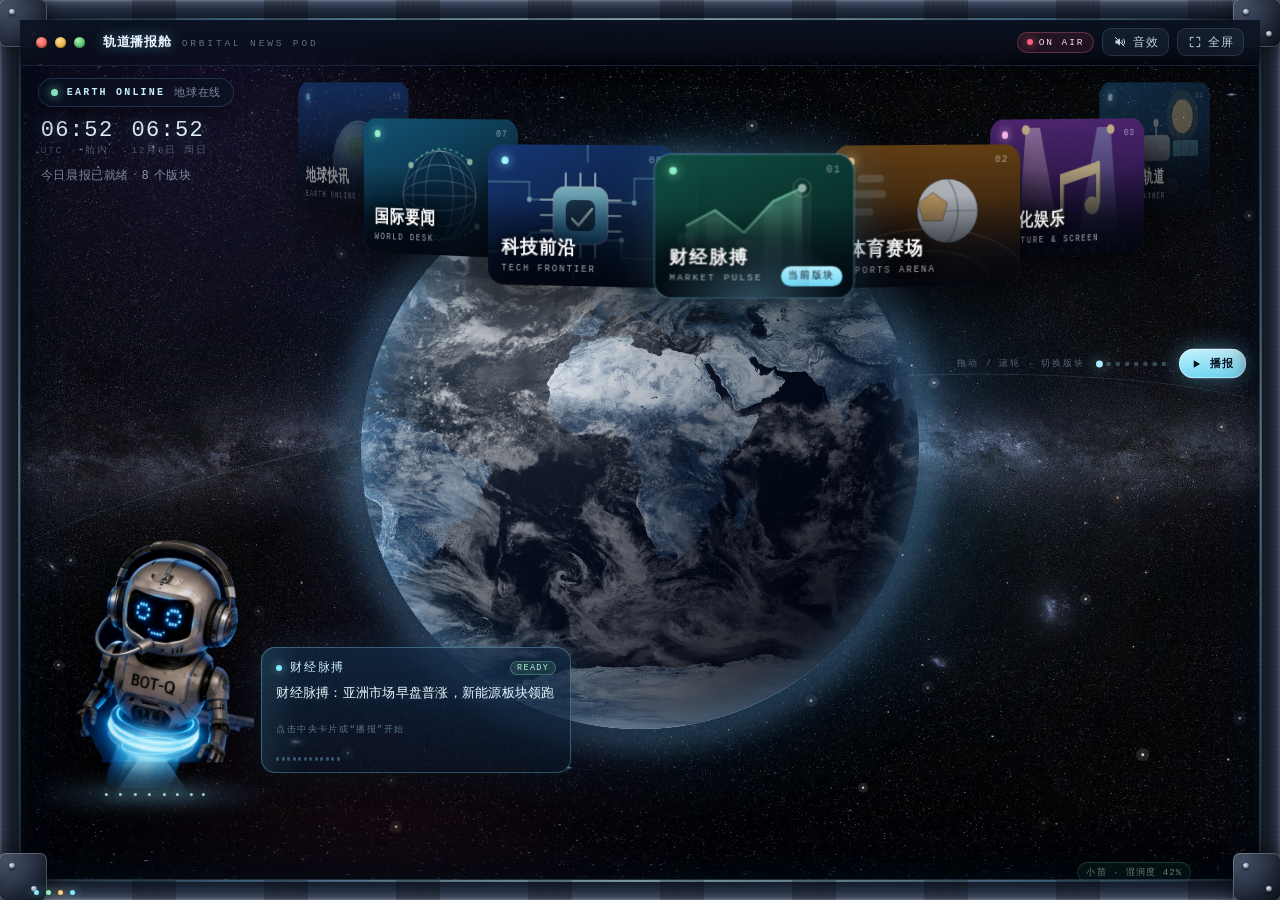
==== commit da5f9831: "地球停止自动自转，改为手动拖动旋转（1:1 跟手 + 松手惯性 + 横向无缝循环）" ====
--- a/standalone.html
+++ b/standalone.html
@@ -136,18 +136,23 @@
   100%{left:98%;opacity:0;}
 }
 
-/* ---------- 地球：NASA 卫星贴图 + 横向滚动模拟自转 ----------
+/* ---------- 地球：NASA 卫星贴图，手动拖动旋转 ----------
    整个球体完整显示、屏幕正中间（类似 Google Earth 的全球视角）。
    贴图横向 2×球宽（360° 经度）、纵向 1×球高（南北纬 90°~-90°），
-   background-position-x: -28.6% 让初始正对约东经 13°（非洲/大西洋）。 */
+   background-position-x: -28.6% 让初始正对约东经 13°（非洲/大西洋）。
+   自转由 app.js 里拖动地球的位移（transform）驱动，不再自动播放。 */
 .earth{
   --globe:clamp(320px, 62vh, 760px);
   position:absolute;
   left:calc(50% - var(--globe) / 2);
   top:calc(50% - var(--globe) / 2);
   width:var(--globe);height:var(--globe);
-  z-index:1;pointer-events:none;
-}
+  z-index:1;
+  pointer-events:auto;cursor:grab;
+  touch-action:none;
+  -webkit-user-select:none;user-select:none;
+}
+.earth.is-dragging{cursor:grabbing;}
 .earth__ball{
   position:absolute;inset:0;border-radius:50%;overflow:hidden;
   background:#061024;
@@ -158,7 +163,6 @@
   background-size:50% 100%;
   background-position:0% 0%;
   will-change:transform;
-  animation:earthSlide 110s linear infinite;
 }
 .earth__tex{
   background-image:url('./assets/earth-map.jpg');
@@ -168,12 +172,6 @@
   background-image:url('./assets/earth-clouds.png');
   background-position-x:-18%;
   opacity:.85;
-  animation-duration:88s;
-}
-/* 一次滚动恰好等于一张贴图宽度，无缝循环 */
-@keyframes earthSlide{
-  from{transform:translate3d(0,0,0);}
-  to{transform:translate3d(-50%,0,0);}
 }
 .earth__shade{
   position:absolute;inset:0;border-radius:50%;
@@ -1628,6 +1626,61 @@
   });
 
   /* ---------------------------------------------------------
+     四·五、地球：手动拖动旋转（带惯性，横向无缝循环）
+     --------------------------------------------------------- */
+  const earthEl = $('.earth');
+  const earthTex = $('.earth__tex');
+  const earthCloud = $('.earth__cloud');
+  let earthX = 0;            // 当前横向位移（px，正数 = 贴图向右）
+  let earthVel = 0;          // 松手后的惯性（px / 帧@60fps）
+  let earthDragging = false;
+  let earthLastX = 0;
+
+  // 一张贴图 = 2×球宽 = 360° 经度
+  function earthTile() {
+    const w = earthEl ? earthEl.getBoundingClientRect().width : 0;
+    return Math.max(1, w * 2);
+  }
+
+  function applyEarth() {
+    if (!earthTex) return;
+    const t = earthTile();
+    const tx = ((earthX % t) + t) % t - t;      // 归一化到 [-t, 0)，保证球面始终被铺满
+    const str = `translate3d(${tx.toFixed(2)}px,0,0)`;
+    earthTex.style.transform = str;
+    if (earthCloud) earthCloud.style.transform = str;
+  }
+
+  if (earthEl) {
+    earthEl.addEventListener('pointerdown', (e) => {
+      earthDragging = true;
+      earthVel = 0;
+      earthLastX = e.clientX;
+      earthEl.classList.add('is-dragging');
+      if (earthEl.setPointerCapture) earthEl.setPointerCapture(e.pointerId);
+    });
+    earthEl.addEventListener('pointermove', (e) => {
+      if (!earthDragging) return;
+      const dx = e.clientX - earthLastX;
+      earthLastX = e.clientX;
+      earthX += dx;
+      earthVel = clamp(dx, -40, 40);            // 记录速度用于惯性
+      applyEarth();
+      lastInteract = Date.now();
+    });
+    const endEarthDrag = () => {
+      if (!earthDragging) return;
+      earthDragging = false;
+      earthEl.classList.remove('is-dragging');
+      earthVel = clamp(earthVel, -28, 28);
+    };
+    earthEl.addEventListener('pointerup', endEarthDrag);
+    earthEl.addEventListener('pointercancel', endEarthDrag);
+    earthEl.addEventListener('pointerleave', () => { if (earthDragging) endEarthDrag(); });
+    applyEarth();
+  }
+
+  /* ---------------------------------------------------------
      五、机器人播报
      --------------------------------------------------------- */
   const robot = $('#robot');
@@ -1988,6 +2041,13 @@
     }
     if (ringDirty) { updateRing(); ringDirty = false; }
 
+    // 地球：松手后的惯性滚动
+    if (!earthDragging && Math.abs(earthVel) > 0.05) {
+      earthX += earthVel * dt * 60;
+      earthVel *= Math.pow(0.935, dt * 60);
+      applyEarth();
+    }
+
     // 空闲轮巡
     if (!dragging && !speaking && Date.now() - lastInteract > 14000) {
       target = Math.round(target) + 1;
@@ -2017,18 +2077,21 @@
       const r = $('#app').getBoundingClientRect();
       const nx = (e.clientX - r.left) / r.width - 0.5;
       const ny = (e.clientY - r.top) / r.height - 0.5;
-      if (earth) earth.style.transform = `translate3d(${(-nx * 20).toFixed(1)}px,${(-ny * 10).toFixed(1)}px,0)`;
+      // 拖动地球时不做视差，避免和手动旋转打架
+      if (earth && !earthDragging) {
+        earth.style.transform = `translate3d(${(-nx * 20).toFixed(1)}px,${(-ny * 10).toFixed(1)}px,0)`;
+      }
       if (orbit) orbit.style.transform = `rotate(-7deg) translate3d(${(-nx * 14).toFixed(1)}px,0,0)`;
     });
 
     // 开场提示
-    setTimeout(() => toast('拖动圆环切换版块 · 点击中央卡片开始播报'), 2600);
+    setTimeout(() => toast('拖动地球可旋转 · 拖动圆环切换版块 · 点击卡片播报'), 2600);
   }
 
   let rt = 0;
   window.addEventListener('resize', () => {
     clearTimeout(rt);
-    rt = setTimeout(() => { resizeStars(); ringDirty = true; }, 160);
+    rt = setTimeout(() => { resizeStars(); applyEarth(); ringDirty = true; }, 160);
   });
 
   start();
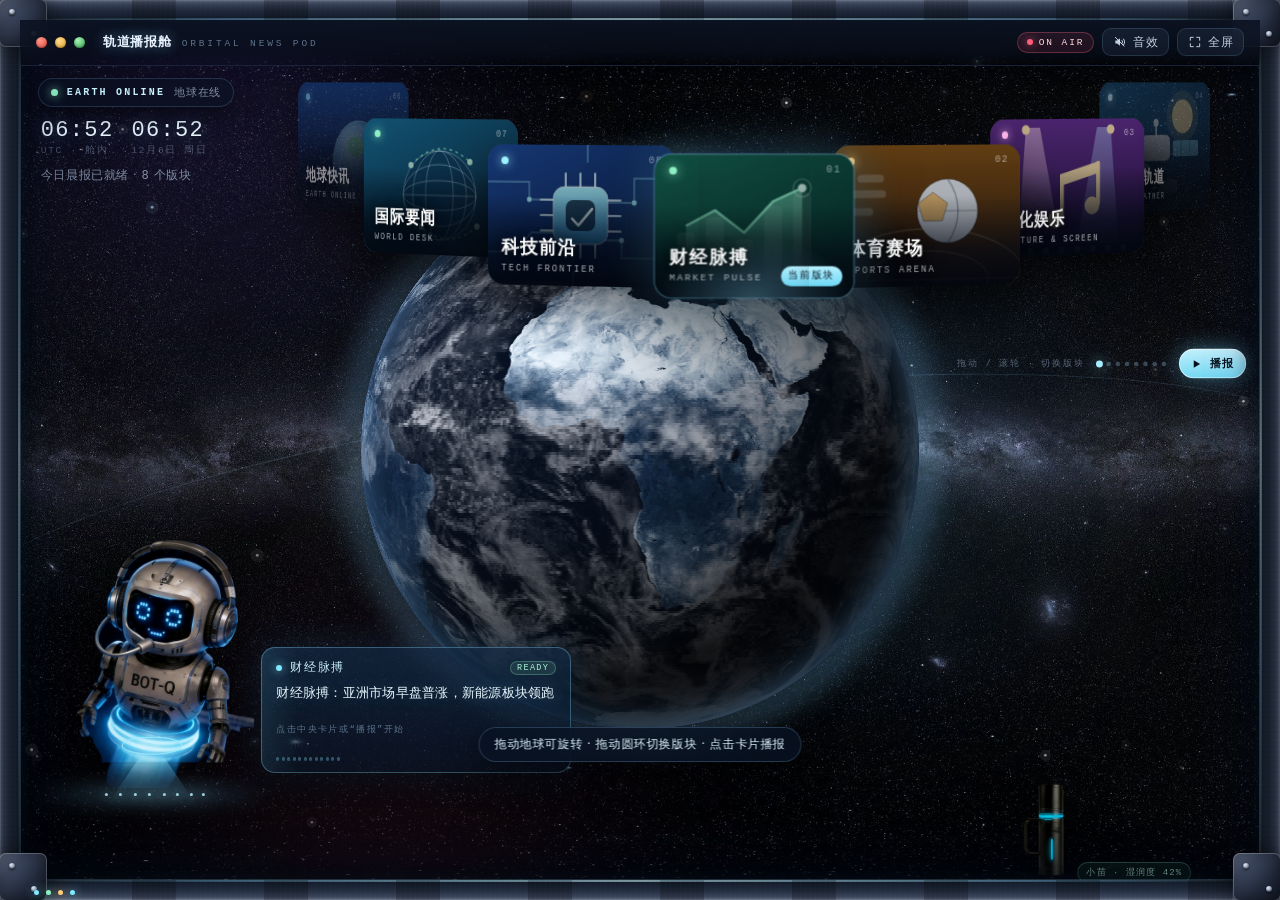
==== commit 62f53a8f: "地球改为逐像素 3D 球面渲染（正交投影 + 体积光照 + 球面透视压缩），拖动旋转带惯性；本地受限时自动回退贴图方案" ====
--- a/standalone.html
+++ b/standalone.html
@@ -157,6 +157,14 @@
   position:absolute;inset:0;border-radius:50%;overflow:hidden;
   background:#061024;
 }
+.earth__canvas{
+  position:absolute;inset:0;width:100%;height:100%;display:block;
+}
+/* 3D 渲染可用时隐藏回退图层与平面遮罩 */
+.earth--3d .earth__tex,
+.earth--3d .earth__cloud,
+.earth--3d .earth__shade{display:none;}
+.earth:not(.earth--3d) .earth__canvas{display:none;}
 .earth__tex,.earth__cloud{
   position:absolute;left:0;top:0;width:400%;height:100%;
   background-repeat:repeat-x;
@@ -829,6 +837,9 @@
     <!-- ============ 地球（卫星贴图 · 自转） ============ -->
     <div class="earth" aria-hidden="true">
       <div class="earth__ball">
+        <!-- 真 3D：逐像素球面渲染（JS 可用时生效） -->
+        <canvas class="earth__canvas" id="earthCanvas" width="640" height="640"></canvas>
+        <!-- 回退：本地打开时画布可能被安全策略限制，退回贴图滚动方案 -->
         <div class="earth__tex"></div>
         <div class="earth__cloud"></div>
       </div>
@@ -1626,32 +1637,186 @@
   });
 
   /* ---------------------------------------------------------
-     四·五、地球：手动拖动旋转（带惯性，横向无缝循环）
+     四·五、地球：逐像素 3D 球面渲染 + 拖动旋转
+     —— 正交投影，每个像素按球面法线取经纬度取样贴图，
+        所以大陆在球面边缘会被正确压缩，看起来是真正的立体球
      --------------------------------------------------------- */
   const earthEl = $('.earth');
   const earthTex = $('.earth__tex');
   const earthCloud = $('.earth__cloud');
-  let earthX = 0;            // 当前横向位移（px，正数 = 贴图向右）
-  let earthVel = 0;          // 松手后的惯性（px / 帧@60fps）
+  const earthCanvas = $('#earthCanvas');
+  const earthCtx = earthCanvas ? earthCanvas.getContext('2d') : null;
+
+  const TEX_W = 1536, TEX_H = 768;      // 地表贴图（球面取样）
+  const CLD_W = 768, CLD_H = 384;       // 云层贴图
+  const LIGHT = (() => {                 // 光照方向（屏幕坐标：x 右、y 下、z 朝观察者）
+    const l = [-0.42, -0.52, 0.75];
+    const n = Math.hypot(l[0], l[1], l[2]);
+    return [l[0] / n, l[1] / n, l[2] / n];
+  })();
+
+  let earth3D = false;                   // 3D 是否可用
+  const EARTH_ROT0 = (13 / 360) * TEX_W;
+  let earthRot = EARTH_ROT0;             // 初始正对东经 ~13°（非洲/大西洋）
+  let earthVel = 0;                      // 惯性（贴图列 / 帧@60fps）
   let earthDragging = false;
   let earthLastX = 0;
-
-  // 一张贴图 = 2×球宽 = 360° 经度
-  function earthTile() {
-    const w = earthEl ? earthEl.getBoundingClientRect().width : 0;
-    return Math.max(1, w * 2);
-  }
-
+  let earthRotPerPx = TEX_W / (Math.PI * 640);
+  let eSize = 0, eN = 0;
+  let eIdx = null, eU = null, eRow = null, eCRow = null, eBright = null, eRim = null;
+  let eImage = null;
+  let texSurf = null, texCloud = null;
+
+  // 读取贴图像素（file:// 下画布可能被污染，则返回 null 走回退方案）
+  function loadPixels(url, w, h) {
+    return new Promise((resolve) => {
+      const im = new Image();
+      im.onload = () => {
+        try {
+          const cv = document.createElement('canvas');
+          cv.width = w; cv.height = h;
+          const c = cv.getContext('2d');
+          c.drawImage(im, 0, 0, w, h);
+          resolve(c.getImageData(0, 0, w, h));
+        } catch (err) {
+          resolve(null);
+        }
+      };
+      im.onerror = () => resolve(null);
+      im.src = url;
+    });
+  }
+
+  // 预计算：每个球面像素的贴图坐标、光照、边缘散射
+  function buildEarthTables(size) {
+    const R = size / 2;
+    const idx = [], us = [], rows = [], crows = [], brs = [], rms = [];
+    for (let y = 0; y < size; y++) {
+      for (let x = 0; x < size; x++) {
+        const nx = (x + 0.5 - R) / R;
+        const ny = (y + 0.5 - R) / R;
+        const d2 = nx * nx + ny * ny;
+        if (d2 >= 1) continue;
+        const nz = Math.sqrt(1 - d2);
+        const lat = Math.asin(-ny);                 // 屏幕上方 = 北极
+        const lon = Math.atan2(nx, nz);             // 中心经线为 0
+        const v = Math.round((0.5 - lat / Math.PI) * (TEX_H - 1));
+        const row = Math.min(TEX_H - 1, Math.max(0, v)) * TEX_W;
+        const crow = Math.min(CLD_H - 1, Math.max(0, Math.round(v / (TEX_H - 1) * (CLD_H - 1)))) * CLD_W;
+        const dot = nx * LIGHT[0] + ny * LIGHT[1] + nz * LIGHT[2];
+        const br = 0.13 + 0.95 * Math.max(0, dot);
+        idx.push((y * size + x) * 4);
+        us.push((lon / (2 * Math.PI) + 0.5) * TEX_W);
+        rows.push(row);
+        crows.push(crow);
+        brs.push(br);
+        rms.push(Math.pow(1 - nz, 3) * (0.3 + 0.7 * br));
+      }
+    }
+    eIdx = Uint32Array.from(idx);
+    eU = Float32Array.from(us);
+    eRow = Uint32Array.from(rows);
+    eCRow = Uint32Array.from(crows);
+    eBright = Float32Array.from(brs);
+    eRim = Float32Array.from(rms);
+    eN = eIdx.length;
+    eSize = size;
+    eImage = earthCtx.createImageData(size, size);
+    earthRotPerPx = TEX_W / (Math.PI * size);
+  }
+
+  // 逐像素球面渲染
+  function renderEarth() {
+    if (!earth3D || !eImage) return;
+    const out = eImage.data;
+    const s = texSurf.data;
+    const c = texCloud ? texCloud.data : null;
+    const rot = earthRot;
+    const cScale = CLD_W / TEX_W;
+    for (let i = 0; i < eN; i++) {
+      let u = eU[i] + rot;
+      u -= Math.floor(u / TEX_W) * TEX_W;          // 归一到 [0, TEX_W)
+      const u0 = u | 0;
+      const fu = u - u0;
+      const u1 = u0 + 1 >= TEX_W ? 0 : u0 + 1;
+      const row = eRow[i];
+      const a0 = (row + u0) << 2;
+      const a1 = (row + u1) << 2;
+      const f0 = 1 - fu;
+      const b = eBright[i];
+      let r = (s[a0] * f0 + s[a1] * fu) * b;
+      let g = (s[a0 + 1] * f0 + s[a1 + 1] * fu) * b;
+      let bl = (s[a0 + 2] * f0 + s[a1 + 2] * fu) * b;
+
+      if (c) {                                     // 云层（同球面坐标）
+        let cu = u * cScale;
+        cu -= Math.floor(cu / CLD_W) * CLD_W;
+        const c0 = cu | 0;
+        const cf = cu - c0;
+        const c1 = c0 + 1 >= CLD_W ? 0 : c0 + 1;
+        const crow = eCRow[i];
+        const al = (c[((crow + c0) << 2) + 3] * (1 - cf) + c[((crow + c1) << 2) + 3] * cf) / 255;
+        if (al > 0.004) {
+          const k = al;
+          const cw = 255 * b;
+          r = r * (1 - k) + cw * k * 0.96;
+          g = g * (1 - k) + cw * k * 0.97;
+          bl = bl * (1 - k) + cw * k;
+        }
+      }
+
+      const rim = eRim[i];
+      const p = eIdx[i];
+      out[p] = r + rim * 26;
+      out[p + 1] = g + rim * 44;
+      out[p + 2] = bl + rim * 78;
+      out[p + 3] = 255;
+    }
+    earthCtx.putImageData(eImage, 0, 0);
+  }
+
+  // 统一入口：3D 可用时重绘，否则退回 CSS 贴图滚动
   function applyEarth() {
-    if (!earthTex) return;
-    const t = earthTile();
-    const tx = ((earthX % t) + t) % t - t;      // 归一化到 [-t, 0)，保证球面始终被铺满
+    if (earth3D) { renderEarth(); return; }
+    if (!earthTex || !earthEl) return;
+    const t = Math.max(1, earthEl.getBoundingClientRect().width * 2);
+    // 回退方案的初始朝向已由 CSS 的 background-position-x 决定，这里只叠加增量
+    const delta = -((earthRot - EARTH_ROT0) / TEX_W) * t;
+    const tx = ((delta % t) + t) % t - t;
     const str = `translate3d(${tx.toFixed(2)}px,0,0)`;
     earthTex.style.transform = str;
     if (earthCloud) earthCloud.style.transform = str;
   }
 
-  if (earthEl) {
+  function sizeEarthCanvas() {
+    if (!earthCanvas || !earthEl) return 640;
+    const cssW = earthEl.getBoundingClientRect().width || 520;
+    const dpr = Math.min(window.devicePixelRatio || 1, 2);
+    return Math.round(clamp(cssW * dpr, 380, 700));
+  }
+
+  function initEarth3D() {
+    if (!earthCanvas || !earthCtx || !earthEl) return;
+    const size = sizeEarthCanvas();
+    earthCanvas.width = size;
+    earthCanvas.height = size;
+    buildEarthTables(size);
+    earth3D = true;
+    earthEl.classList.add('earth--3d');
+    renderEarth();
+  }
+
+  if (earthCanvas && earthCtx && earthEl) {
+    Promise.all([
+      loadPixels('./assets/earth-map.jpg', TEX_W, TEX_H),
+      loadPixels('./assets/earth-clouds.png', CLD_W, CLD_H)
+    ]).then((res) => {
+      texSurf = res[0];
+      texCloud = res[1];
+      if (texSurf) initEarth3D();
+      else applyEarth();          // 本地 file:// 被限制时退回贴图方案
+    });
+
     earthEl.addEventListener('pointerdown', (e) => {
       earthDragging = true;
       earthVel = 0;
@@ -1663,8 +1828,9 @@
       if (!earthDragging) return;
       const dx = e.clientX - earthLastX;
       earthLastX = e.clientX;
-      earthX += dx;
-      earthVel = clamp(dx, -40, 40);            // 记录速度用于惯性
+      const d = -dx * earthRotPerPx;              // 向右拖 → 表面右移
+      earthRot += d;
+      earthVel = clamp(d, -60, 60);
       applyEarth();
       lastInteract = Date.now();
     });
@@ -1672,12 +1838,11 @@
       if (!earthDragging) return;
       earthDragging = false;
       earthEl.classList.remove('is-dragging');
-      earthVel = clamp(earthVel, -28, 28);
+      earthVel = clamp(earthVel, -40, 40);
     };
     earthEl.addEventListener('pointerup', endEarthDrag);
     earthEl.addEventListener('pointercancel', endEarthDrag);
     earthEl.addEventListener('pointerleave', () => { if (earthDragging) endEarthDrag(); });
-    applyEarth();
   }
 
   /* ---------------------------------------------------------
@@ -2043,7 +2208,7 @@
 
     // 地球：松手后的惯性滚动
     if (!earthDragging && Math.abs(earthVel) > 0.05) {
-      earthX += earthVel * dt * 60;
+      earthRot += earthVel * dt * 60;
       earthVel *= Math.pow(0.935, dt * 60);
       applyEarth();
     }
@@ -2091,7 +2256,11 @@
   let rt = 0;
   window.addEventListener('resize', () => {
     clearTimeout(rt);
-    rt = setTimeout(() => { resizeStars(); applyEarth(); ringDirty = true; }, 160);
+    rt = setTimeout(() => {
+      resizeStars();
+      if (earth3D) initEarth3D(); else applyEarth();
+      ringDirty = true;
+    }, 160);
   });
 
   start();
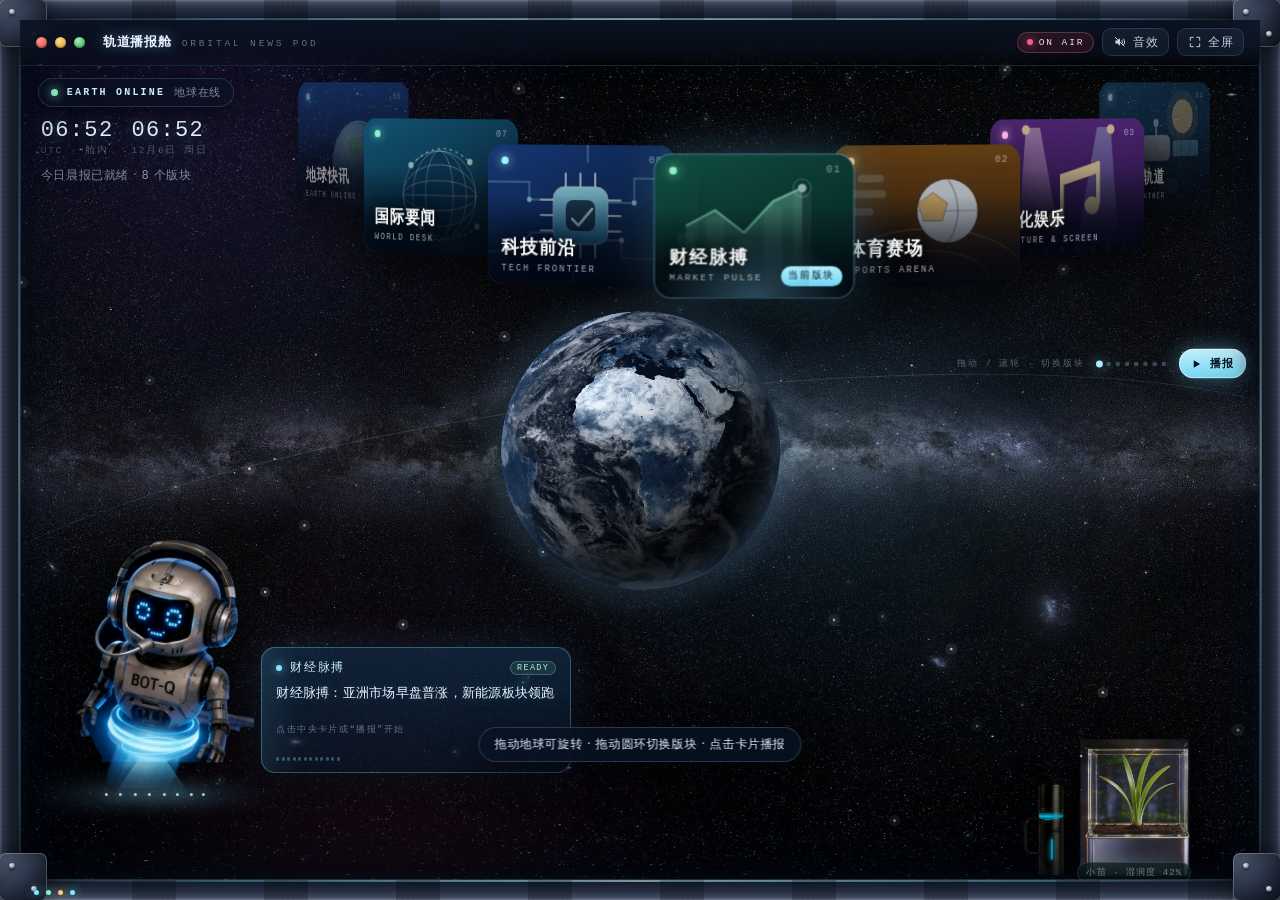
==== commit 80ae17dc: "地球尺寸缩小一半（31vh）；渲染分辨率提高到按设备像素 1.15 倍超采样、上限 900，取样贴图同步提高到 2560x1280" ====
--- a/standalone.html
+++ b/standalone.html
@@ -142,7 +142,7 @@
    background-position-x: -28.6% 让初始正对约东经 13°（非洲/大西洋）。
    自转由 app.js 里拖动地球的位移（transform）驱动，不再自动播放。 */
 .earth{
-  --globe:clamp(320px, 62vh, 760px);
+  --globe:clamp(160px, 31vh, 380px);
   position:absolute;
   left:calc(50% - var(--globe) / 2);
   top:calc(50% - var(--globe) / 2);
@@ -1647,8 +1647,8 @@
   const earthCanvas = $('#earthCanvas');
   const earthCtx = earthCanvas ? earthCanvas.getContext('2d') : null;
 
-  const TEX_W = 1536, TEX_H = 768;      // 地表贴图（球面取样）
-  const CLD_W = 768, CLD_H = 384;       // 云层贴图
+  const TEX_W = 2560, TEX_H = 1280;     // 地表贴图（球面取样，配合高分辨率渲染）
+  const CLD_W = 1280, CLD_H = 640;      // 云层贴图
   const LIGHT = (() => {                 // 光照方向（屏幕坐标：x 右、y 下、z 朝观察者）
     const l = [-0.42, -0.52, 0.75];
     const n = Math.hypot(l[0], l[1], l[2]);
@@ -1792,7 +1792,8 @@
     if (!earthCanvas || !earthEl) return 640;
     const cssW = earthEl.getBoundingClientRect().width || 520;
     const dpr = Math.min(window.devicePixelRatio || 1, 2);
-    return Math.round(clamp(cssW * dpr, 380, 700));
+    // 内部渲染分辨率：至少 1:1 对应设备像素，并按上限做超采样，保证高分屏也清晰
+    return Math.round(clamp(cssW * dpr * 1.15, 420, 900));
   }
 
   function initEarth3D() {
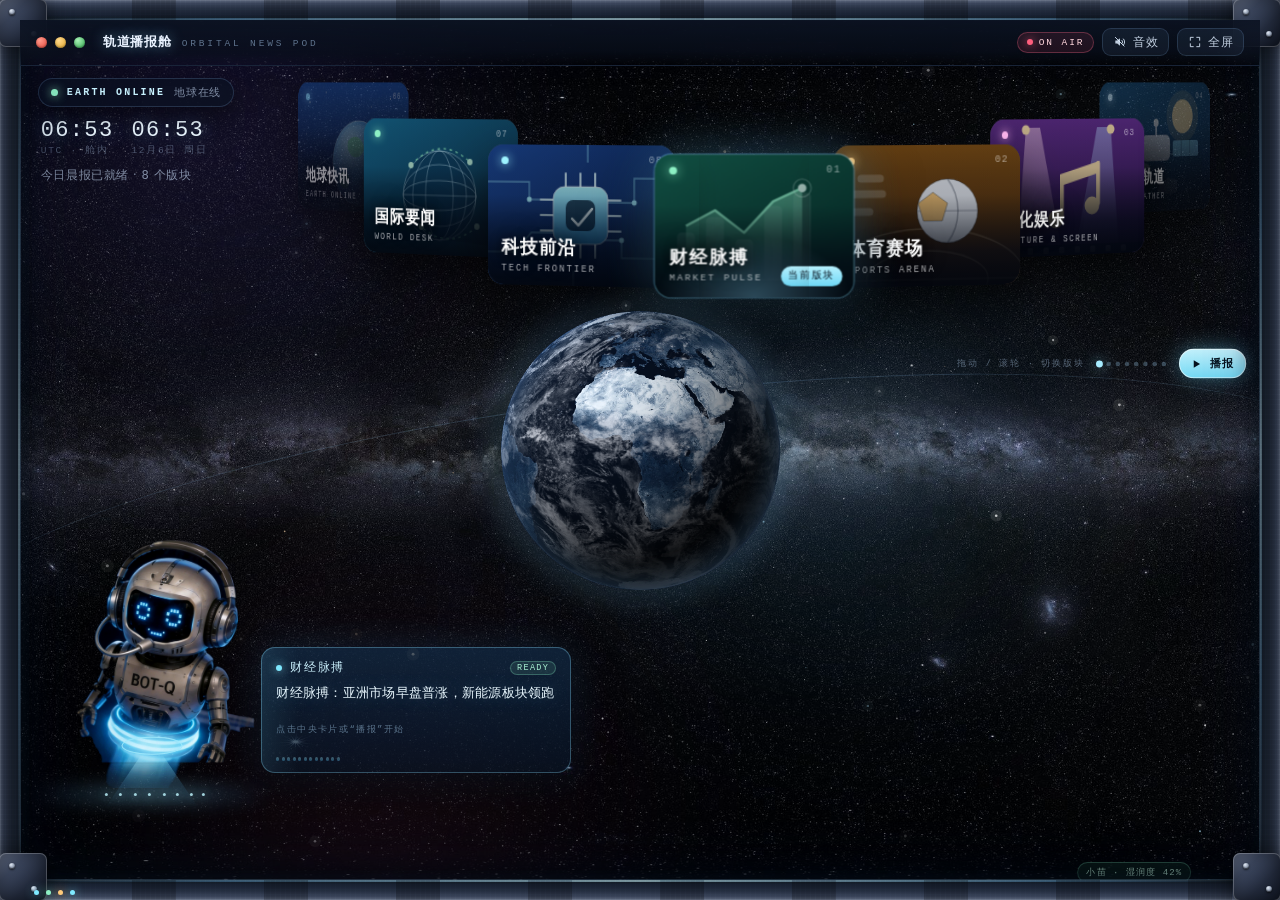
==== commit 028a32f0: "修复地球左右小幅晃动：去掉地球的鼠标视差（视差只作用于轨道线），地球位置完全固定" ====
--- a/standalone.html
+++ b/standalone.html
@@ -2236,17 +2236,14 @@
     jar.classList.add('show-tag');
     setTimeout(() => jar.classList.remove('show-tag'), 5200);
 
-    // 视差
+    // 视差：只作用于轨道线。地球必须保持完全固定（不跟随鼠标位移），
+    // 否则会被视差推着左右晃动；它只在拖动时转动。
+    const orbit = $('.orbit-line');
     const earth = $('.earth');
-    const orbit = $('.orbit-line');
+    if (earth) earth.style.transform = 'none';
     $('#app').addEventListener('pointermove', (e) => {
       const r = $('#app').getBoundingClientRect();
       const nx = (e.clientX - r.left) / r.width - 0.5;
-      const ny = (e.clientY - r.top) / r.height - 0.5;
-      // 拖动地球时不做视差，避免和手动旋转打架
-      if (earth && !earthDragging) {
-        earth.style.transform = `translate3d(${(-nx * 20).toFixed(1)}px,${(-ny * 10).toFixed(1)}px,0)`;
-      }
       if (orbit) orbit.style.transform = `rotate(-7deg) translate3d(${(-nx * 14).toFixed(1)}px,0,0)`;
     });
 
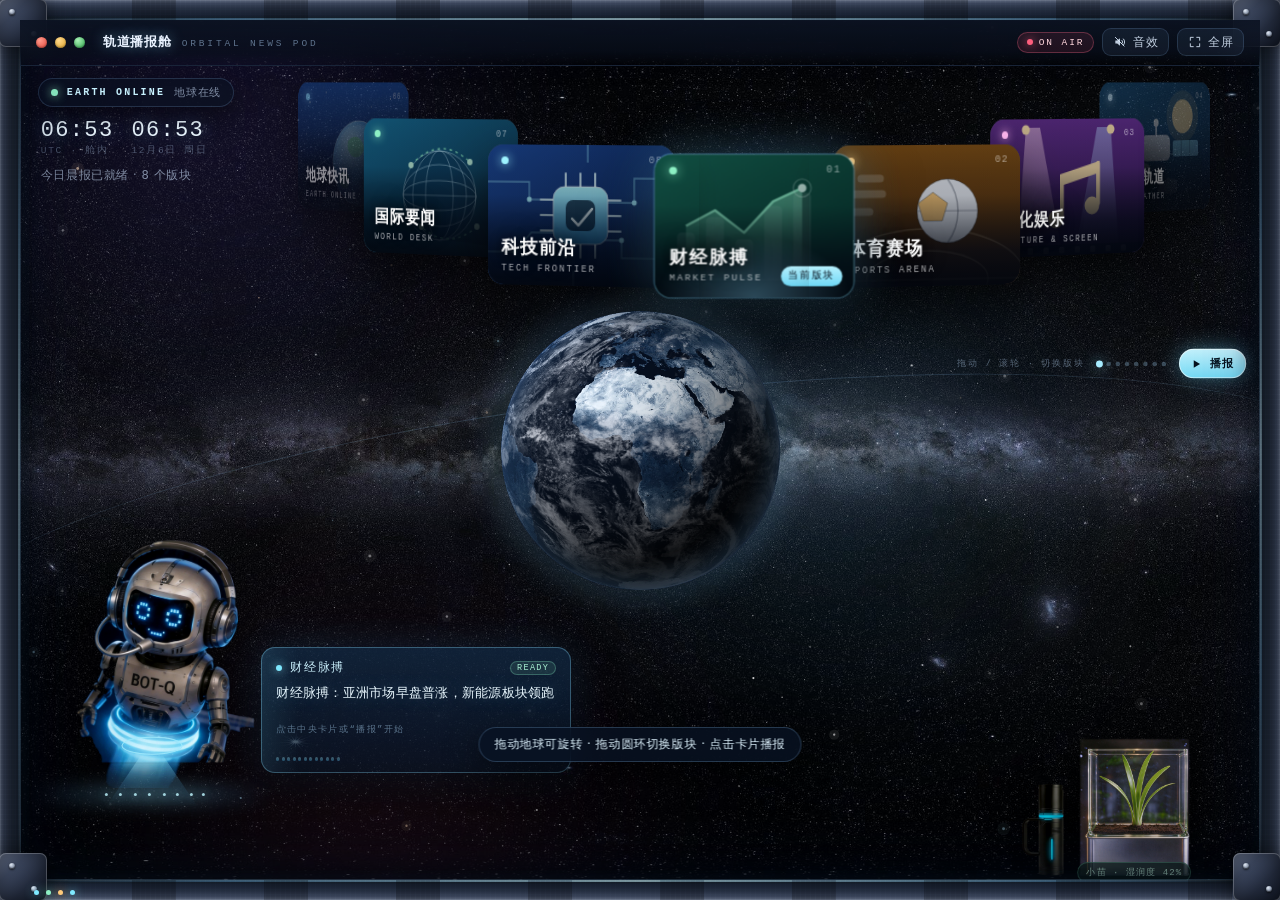
==== commit c4aa05fa: "彻底移除鼠标视差（地球与轨道线都不再随鼠标位移）；样式/脚本加版本号 ?v=20261004c 强制刷新缓存" ====
--- a/standalone.html
+++ b/standalone.html
@@ -2236,16 +2236,12 @@
     jar.classList.add('show-tag');
     setTimeout(() => jar.classList.remove('show-tag'), 5200);
 
-    // 视差：只作用于轨道线。地球必须保持完全固定（不跟随鼠标位移），
-    // 否则会被视差推着左右晃动；它只在拖动时转动。
-    const orbit = $('.orbit-line');
+    // 全场景固定：不跟随鼠标做任何位移（曾用于视差，会导致地球看起来左右晃）。
+    // 地球只有被拖动时才转动。
     const earth = $('.earth');
     if (earth) earth.style.transform = 'none';
-    $('#app').addEventListener('pointermove', (e) => {
-      const r = $('#app').getBoundingClientRect();
-      const nx = (e.clientX - r.left) / r.width - 0.5;
-      if (orbit) orbit.style.transform = `rotate(-7deg) translate3d(${(-nx * 14).toFixed(1)}px,0,0)`;
-    });
+    const orbit = $('.orbit-line');
+    if (orbit) orbit.style.transform = 'rotate(-7deg)';
 
     // 开场提示
     setTimeout(() => toast('拖动地球可旋转 · 拖动圆环切换版块 · 点击卡片播报'), 2600);
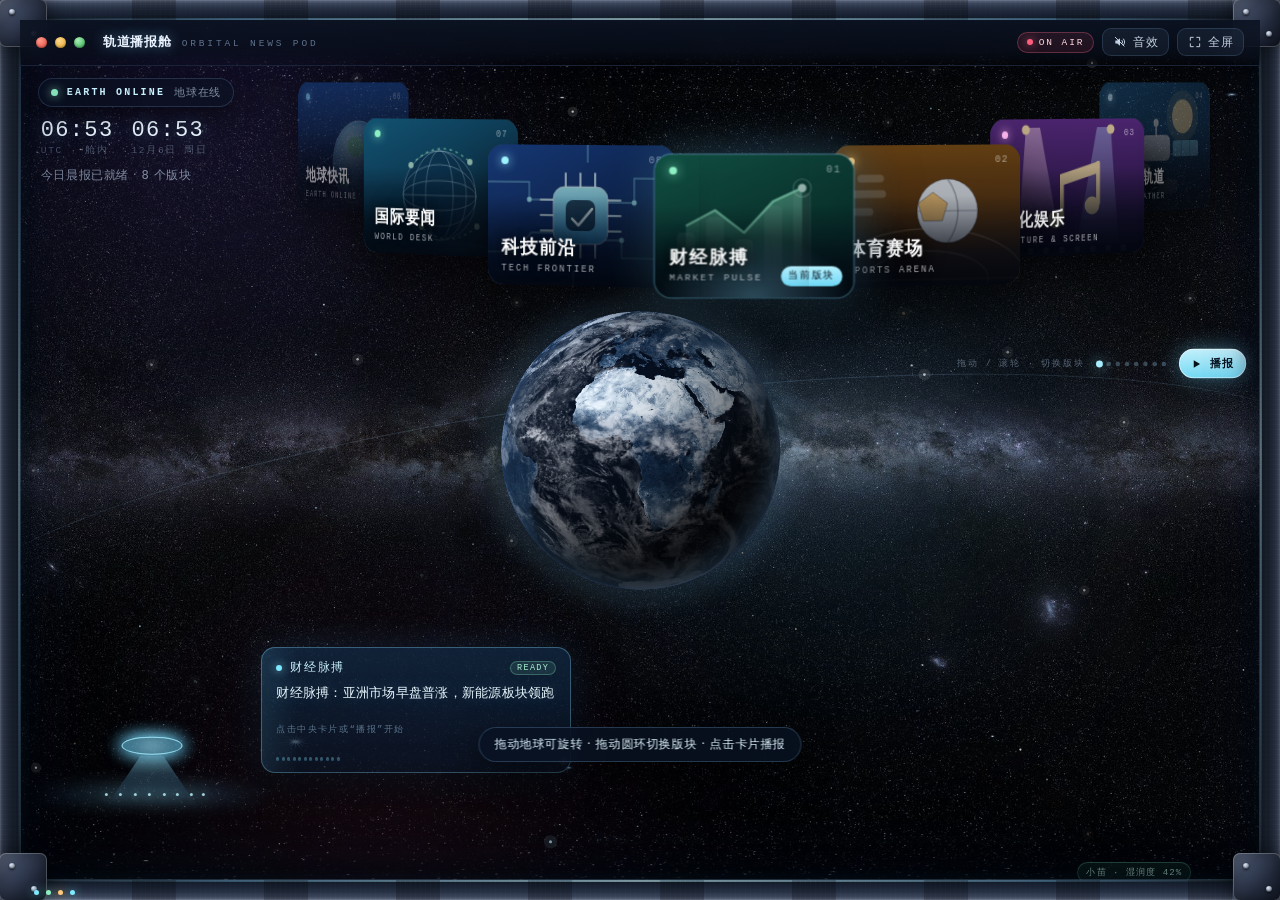
==== commit 82f5592f: "提高地球拖动灵敏度（EARTH_DRAG_GAIN = 1.8），并把资源版本号升到 v=20261004d" ====
--- a/standalone.html
+++ b/standalone.html
@@ -1649,6 +1649,7 @@
 
   const TEX_W = 2560, TEX_H = 1280;     // 地表贴图（球面取样，配合高分辨率渲染）
   const CLD_W = 1280, CLD_H = 640;      // 云层贴图
+  const EARTH_DRAG_GAIN = 1.8;          // 拖动灵敏度：1 = 完全 1:1 跟手，数值越大同样距离转得越多
   const LIGHT = (() => {                 // 光照方向（屏幕坐标：x 右、y 下、z 朝观察者）
     const l = [-0.42, -0.52, 0.75];
     const n = Math.hypot(l[0], l[1], l[2]);
@@ -1829,7 +1830,7 @@
       if (!earthDragging) return;
       const dx = e.clientX - earthLastX;
       earthLastX = e.clientX;
-      const d = -dx * earthRotPerPx;              // 向右拖 → 表面右移
+      const d = -dx * earthRotPerPx * EARTH_DRAG_GAIN;   // 向右拖 → 表面右移
       earthRot += d;
       earthVel = clamp(d, -60, 60);
       applyEarth();
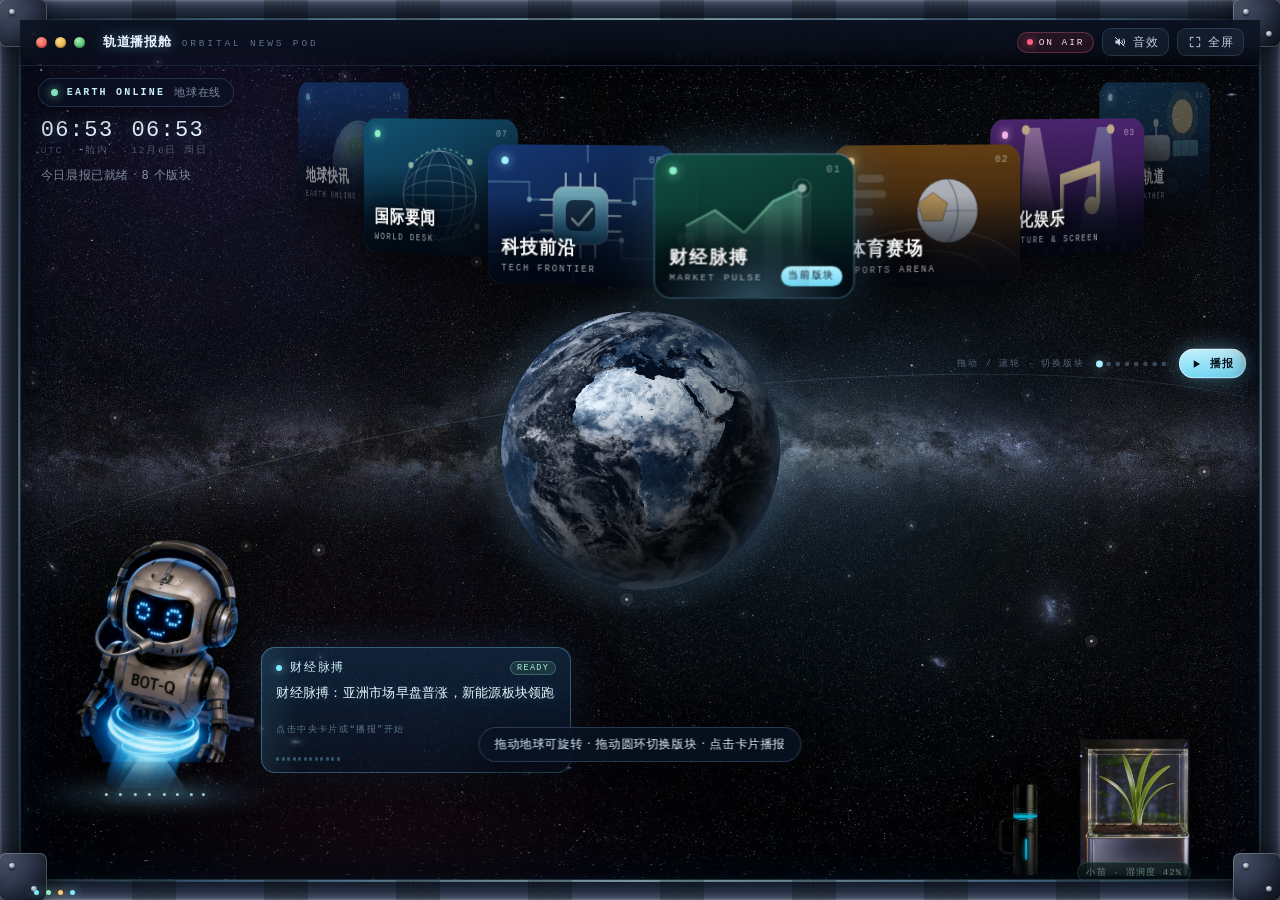
==== commit ab93ca23: "浇水壶相对植株左移；浇水音效换成真实录音（Wikimedia 公有领域），保留合成音作回退" ====
--- a/standalone.html
+++ b/standalone.html
@@ -696,7 +696,7 @@
   right:calc(var(--fw) + clamp(18px, 5.5vw, 110px));
   bottom:calc(var(--fw) + 4px);
   display:flex;align-items:flex-end;
-  gap:clamp(6px, 1.2vw, 20px);
+  gap:clamp(20px, 3.2vw, 54px);   /* 间距调大：浇水壶相对植株向左移 */
   z-index:47;
 }
 
@@ -2029,7 +2029,7 @@
     can.style.setProperty('--pour-lift', lift.toFixed(1) + 'px');
     can.classList.add('is-pouring');
     jar.classList.add('is-watering');
-    sfxWater();
+    playWaterSfx();
 
     // 等壶身抬起、向右倾倒到位后再取点：
     // getBoundingClientRect 会带上 transform，所以拿到的是倾斜后的真实位置
@@ -2153,6 +2153,43 @@
     tone(300, 0.5, 'sine', 0.02, 0.1);
   }
 
+  /* 真实浇水音效：Wikimedia Commons 的公有领域录音「Pouring water in mug in sink」
+     （earthcalling，Public domain）。浏览器不支持 Ogg 时自动回退到上面的合成音。 */
+  const WATER_SFX_SRC = './assets/water-pour.ogg';
+  let waterAudio = null;
+  let waterSfxPlayable = true;
+
+  function playWaterSfx() {
+    if (!soundOn) return;
+    if (!waterSfxPlayable) { sfxWater(); return; }
+    try {
+      if (!waterAudio) {
+        waterAudio = new Audio(WATER_SFX_SRC);
+        waterAudio.preload = 'auto';
+        waterAudio.volume = 0.55;
+        waterAudio.addEventListener('error', () => { waterSfxPlayable = false; });
+      }
+      try { waterAudio.currentTime = 0.25; } catch (e) { /* 还没加载完就算了 */ }
+      const pr = waterAudio.play();
+      if (pr && pr.catch) {
+        pr.catch(() => { waterSfxPlayable = false; sfxWater(); });
+      }
+      // 倒水动作约 1.4 秒，这里放 2 秒后收尾，避免拖长
+      setTimeout(() => {
+        if (!waterAudio) return;
+        try {
+          waterAudio.volume = Math.max(0, waterAudio.volume - 0.2);
+          waterAudio.pause();
+          waterAudio.currentTime = 0;
+          waterAudio.volume = 0.55;
+        } catch (e) { /* 忽略 */ }
+      }, 2000);
+    } catch (e) {
+      waterSfxPlayable = false;
+      sfxWater();
+    }
+  }
+
   soundBtn.addEventListener('click', () => {
     soundOn = !soundOn;
     soundBtn.setAttribute('aria-pressed', soundOn ? 'true' : 'false');
